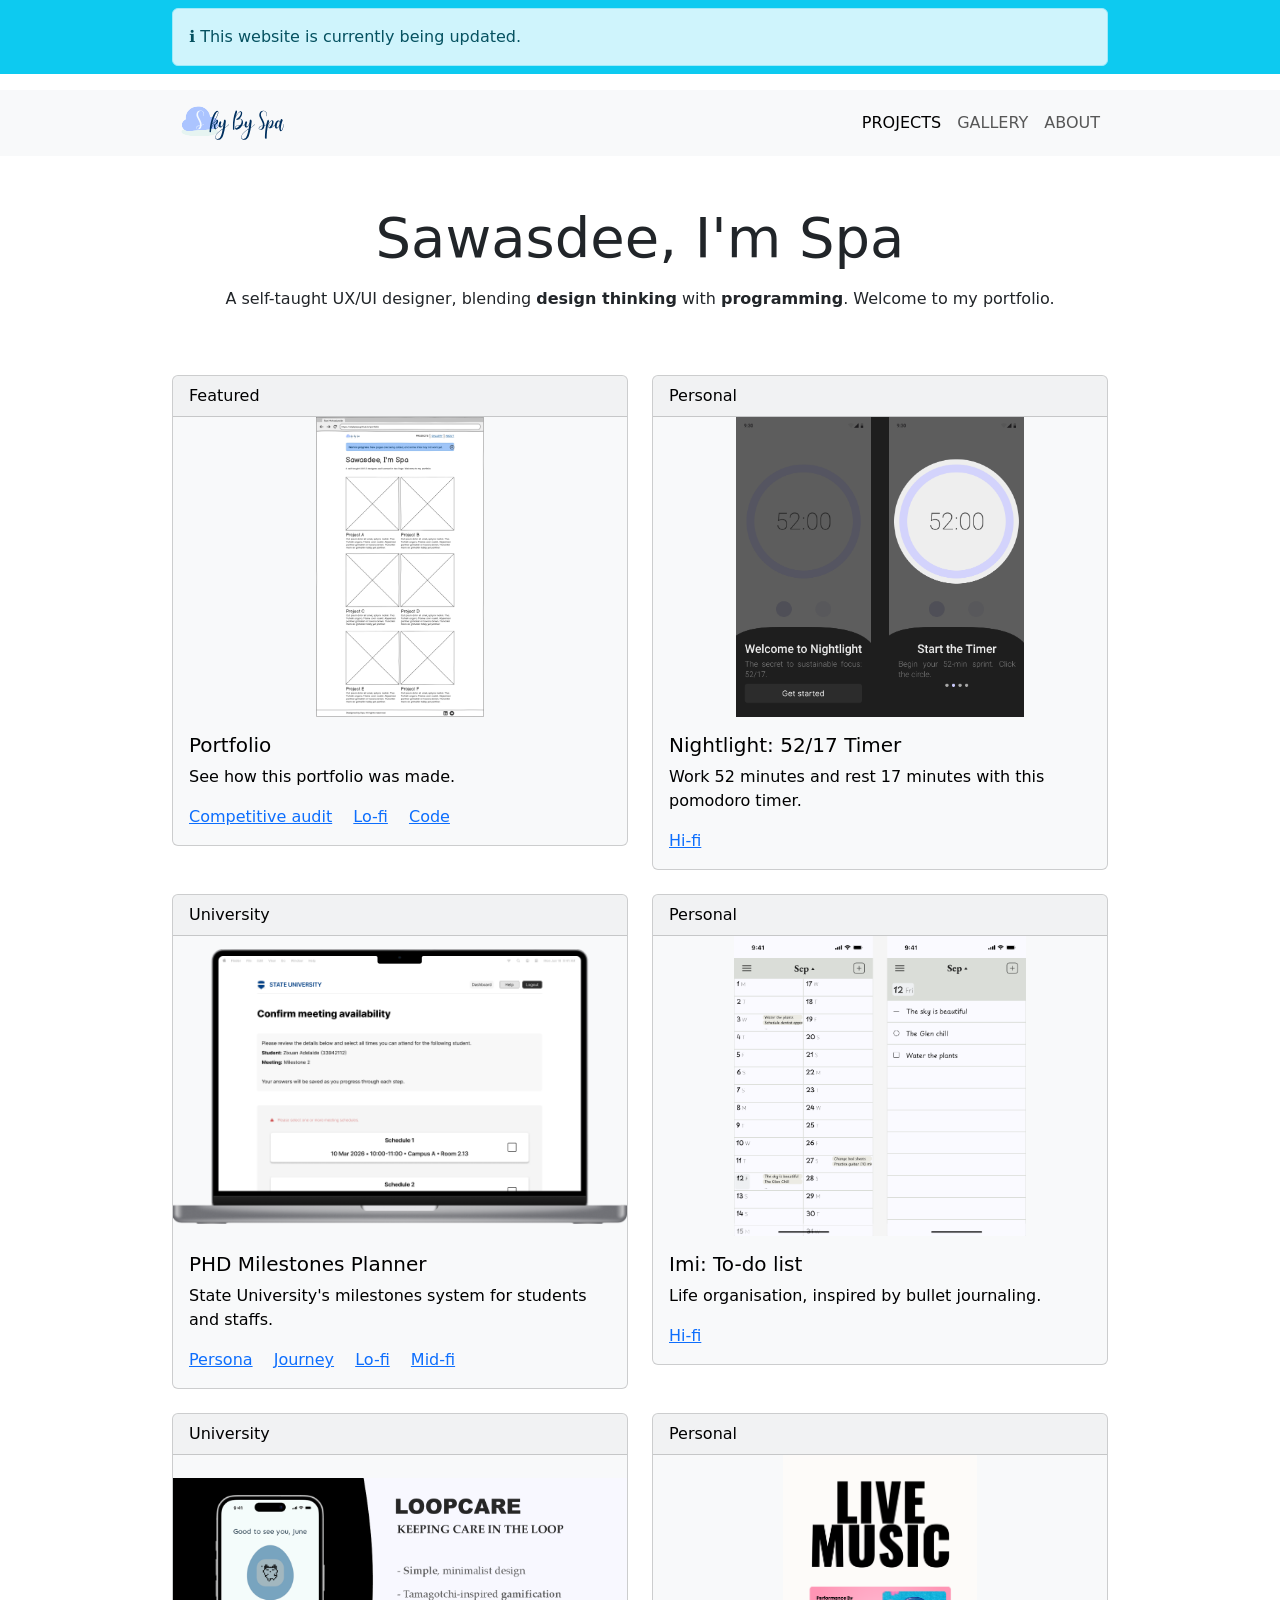
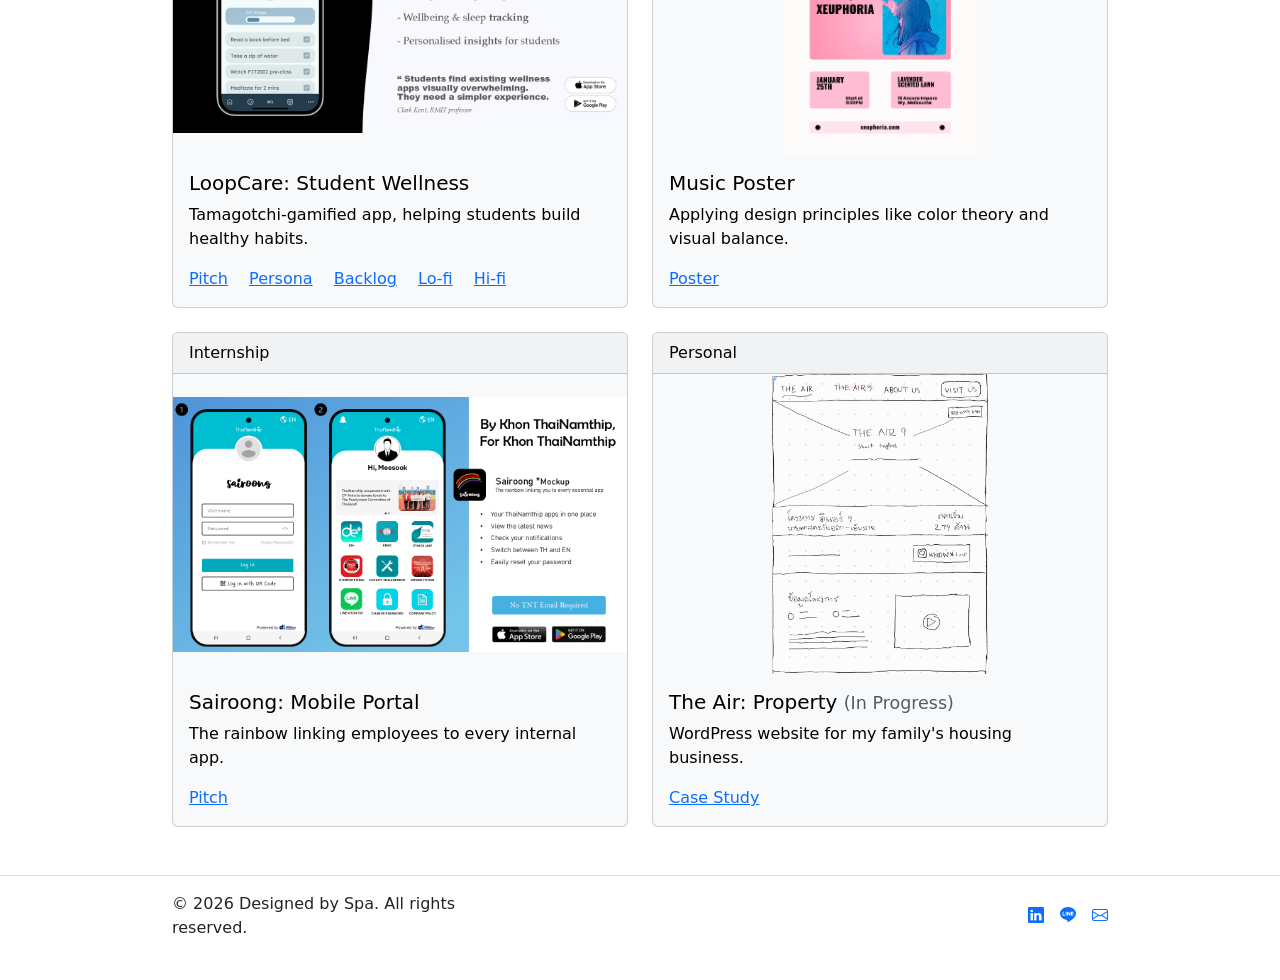
==== index.html @ 87340079 "First commit" ====
<!DOCTYPE html>
<html>

<head>
    <meta charset="utf-8">
    <meta name="viewport" content="width=device-width">
    <title>Spa Mahapiyasilp</title>
    <link rel="icon" type="image/svg+xml" href="images/favicon.svg">
    <link href="https://cdn.jsdelivr.net/npm/bootstrap@5.3.8/dist/css/bootstrap.min.css" rel="stylesheet" integrity="sha384-sRIl4kxILFvY47J16cr9ZwB07vP4J8+LH7qKQnuqkuIAvNWLzeN8tE5YBujZqJLB" crossorigin="anonymous">
    <link rel="stylesheet" href="https://cdn.jsdelivr.net/npm/bootstrap-icons@1.13.1/font/bootstrap-icons.min.css">
    <link href="styles.css" rel="stylesheet" type="text/css"/>
</head>

<body>
    <div class="bg-info py-2">
        <div class="container custom-container">
            <div class="row">
                <div class="col">
                    <div class="alert alert-info mb-0" role="alert">
                    ℹ️ This website is currently being updated.
                    </div>
                </div>
            </div>
        </div>
    </div>
    
    <nav class="navbar mt-3 navbar-expand-lg navbar-light bg-light mb-5">
        <div class="container custom-container">
            <a class="navbar-brand py-2" href="#">
                <img id="logo" src="images/logo.svg" alt="">
            </a>

            <button class="navbar-toggler" type="button" data-bs-toggle="collapse" data-bs-target="#navbarNav" aria-controls="navbarNav" aria-expanded="false" aria-label="Toggle navigation">
                <span class="navbar-toggler-icon"></span>
            </button>

            <div class="collapse navbar-collapse" id="navbarNav">
                <ul class="navbar-nav ms-auto">
                    <li class="nav-item">
                        <a class="nav-link active" aria-current="page" href="#">PROJECTS</a>
                    </li>
                    <li class="nav-item">
                        <a class="nav-link" href="#">GALLERY</a>
                    </li>
                    <li class="nav-item">
                        <a class="nav-link" href="#">ABOUT</a>
                    </li>
                </ul>
            </div>
        </div>   
        </nav>

    <div class="container custom-container">

        <div class="row">
            <div class="col mb-2">
                <h1 class="display-4 text-center"><b>Sawasdee, I'm Spa</b></h1>
            </div>
        </div>
        <div class="row">
            <div class="col mb-5">
                <p class="text-center">A self-taught UX/UI designer, blending <strong>design thinking</strong> with <strong>programming</strong>. Welcome to my portfolio.</h1>
            </div>
        </div>

        <div class="row">
            <div class="col-12 mb-4 col-lg-6">
                <div class="card text-bg-light">
                    <div class="card-header">
                        Featured
                    </div>
                    <img src="images/portfolio.png" class="card-img-top project-img" alt="#"/>
                    <div class="card-body">
                        <h5 class="card-title">Portfolio</h5>
                        <p class="card-text">See how this portfolio was made.</p>
                        <a href="https://drive.google.com/file/d/1-R0sI3fFzG-8sr1AQSdryZ8borljw1CB/view?usp=sharing" class="card-link" target="_blank">Competitive audit</a>
                        <a href="https://balsamiq.cloud/sylaeke/p33rvz8" class="card-link" target="_blank">Lo-fi</a>
                        <a href="#" class="card-link" target="_blank">Code</a>
                    </div>
                </div>
            </div>
            <div class="col-12 mb-4 col-lg-6">
                <div class="card text-bg-light">
                    <div class="card-header">
                        Personal
                    </div>
                    <img src="images/nightlight-alt3.png" class="card-img-top project-img" alt="#"/>
                    <div class="card-body">
                        <h5 class="card-title">Nightlight: 52/17 Timer</h5>
                        <p class="card-text">Work 52 minutes and rest 17 minutes with this pomodoro timer.</p>
                        <a href="https://www.figma.com/proto/JzUOpNdJiwZ9tjZHOruB0D/Nightlight--Minimal-52-17-Pomodoro?node-id=142-3187&p=f&t=KRsNFLrUHKilhc7y-1&scaling=scale-down&content-scaling=fixed&page-id=124%3A1195&starting-point-node-id=142%3A3187&show-proto-sidebar=1" class="card-link" target="_blank">Hi-fi</a>
                    </div>
                </div>
            </div>
        </div> 

        <div class="row">
            <div class="col-12 mb-4 col-lg-6">
                <div class="card text-bg-light">
                    <div class="card-header">
                        University
                    </div>
                    <img src="images/phd-milestone-alt.png" class="card-img-top project-img" alt="#"/>
                    <div class="card-body">
                        <h5 class="card-title">PHD Milestones Planner</h5>
                        <p class="card-text">State University's milestones system for students and staffs.</p>
                        <a href="https://drive.google.com/file/d/1XCvgTC3WalcsbAUOZKyzK4UxYbUoM6Kv/view?usp=sharing" class="card-link" target="_blank">Persona</a>
                        <a href="https://miro.com/app/board/uXjVJRM1Edg=/?share_link_id=19774584782" class="card-link" target="_blank">Journey</a>
                        <a href="https://drive.google.com/file/d/1lmTTgeYbKZ5LKCc-9doPgc9xb-_BmM4i/view?usp=sharing" class="card-link" target="_blank">Lo-fi</a>
                        <a href="https://www.figma.com/proto/eAmOPZzlI1qCG7NSKZN1kP/FIT2001-SGRT-SYSTEM?node-id=207-3665&p=f&t=TjXrb0n8dDzzePPc-1&scaling=scale-down&content-scaling=fixed&page-id=174%3A3577&starting-point-node-id=207%3A3665&show-proto-sidebar=1" class="card-link" target="_blank">Mid-fi</a>
                    </div>
                </div>
            </div>
            <div class="col-12 mb-4 col-lg-6">
                <div class="card text-bg-light">
                    <div class="card-header">
                        Personal
                    </div>
                    <img src="images/imi.png" class="card-img-top project-img" alt="#"/>
                    <div class="card-body">
                        <h5 class="card-title">Imi: To-do list</h5>
                        <p class="card-text">Life organisation, inspired by bullet journaling.</p>
                        <a href="https://www.figma.com/proto/WnFlUsuNEVDoWyIQT3mNtV/Imi--I--Me---Minimal-To-Do-List?node-id=165-301&p=f&t=Beu8yI9jJxLBvA7b-1&scaling=scale-down&content-scaling=fixed&page-id=0%3A1&starting-point-node-id=165%3A301&show-proto-sidebar=1" class="card-link" target="_blank">Hi-fi</a>
                    </div>
                </div>
            </div>
        </div>

        <div class="row">
            <div class="col-12 mb-4 col-lg-6">
                <div class="card text-bg-light">
                    <div class="card-header">
                        University
                    </div>
                    <img src="images/loopcare.png" class="card-img-top project-img" alt="#"/>
                    <div class="card-body">
                        <h5 class="card-title">LoopCare: Student Wellness</h5>
                        <p class="card-text">Tamagotchi-gamified app, helping students build healthy habits.</p>
                        <a href="https://drive.google.com/file/d/1twonywJ3jJ2ajEFciBOA1leFkiJMlXWU/view?usp=sharing" class="card-link" target="_blank">Pitch</a>
                        <a href="https://drive.google.com/file/d/1cuPq7FKkvwPfIEpdsiy5CszcTQCrPKSN/view?usp=sharing" class="card-link" target="_blank">Persona</a>
                        <a href="https://drive.google.com/file/d/1QJcy3PiG_PT4VKcP9CLLPxcXk9dBsCb3/view?usp=sharing" class="card-link" target="_blank">Backlog</a>
                        <a href="https://drive.google.com/file/d/1btdtggGVdJg9kY3mYzruC2mFbWFHkiKf/view?usp=sharing" class="card-link" target="_blank">Lo-fi</a>
                        <a href="https://www.figma.com/proto/FsxxCGPreZQLFB2TDpgawO/LoopCare?node-id=282-887&p=f&t=296wf5Nlg5NQwLiG-1&scaling=scale-down&content-scaling=fixed&page-id=24%3A92&starting-point-node-id=282%3A887&show-proto-sidebar=1" class="card-link" target="_blank">Hi-fi</a>
                    </div>
                </div>
            </div>
            <div class="col-12 mb-4 col-lg-6">
                <div class="card text-bg-light">
                    <div class="card-header">
                        Personal
                    </div>
                    <img src="images/music-poster.png" class="card-img-top project-img" alt="#"/>
                    <div class="card-body">
                        <h5 class="card-title">Music Poster</h5>
                        <p class="card-text">Applying design principles like color theory and visual balance.</p>
                        <a href="https://drive.google.com/file/d/1dDYZ2EYeyQTcja8Bp7FmQvsDia5nchhg/view?usp=sharing" class="card-link" target="_blank">Poster</a>
                    </div>
                </div>
            </div>
        </div>

        <div class="row">
            <div class="col-12 mb-4 col-lg-6">
                <div class="card text-bg-light">
                    <div class="card-header">
                        Internship
                    </div>
                    <img src="images/sairoong.png" class="card-img-top project-img" alt="#"/>
                    <div class="card-body">
                        <h5 class="card-title">Sairoong: Mobile Portal</h5>
                        <p class="card-text">The rainbow linking employees to every internal app.</p>
                        <a href="https://drive.google.com/file/d/1G_J1uxvgYW2Eht5EX__S2AFrEhjdjBUr/view?usp=sharing" class="card-link" target="_blank">Pitch</a>     
                    </div>
                </div>
            </div>
            <div class="col-12 mb-4 col-lg-6">
                <div class="card text-bg-light">
                    <div class="card-header">
                        Personal
                    </div>
                    <img src="images/the-air-alt.png" class="card-img-top project-img" alt="#"/>
                    <div class="card-body">
                        <h5 class="card-title">The Air: Property <small class="text-muted">(In Progress)</small></h5>
                        <!-- <h5 class="card-title">The Air: Property <span class="badge bg-secondary ms-2 fs-6">(In Progress)</span></h5> -->
                        <p class="card-text">WordPress website for my family's housing business.</p>
                        <a href="https://drive.google.com/file/d/1de8W4UKszFzv6DMrcsYQBzcb_JTGYxIp/view?usp=sharing" class="card-link" target="_blank">Case Study</a>            
                    </div>
                </div>
            </div>
        </div>
    </div>

    <footer class="py-3 my-4 border-top">
        <div class="container custom-container d-flex flex-wrap justify-content-between align-items-center">
            <div class="d-flex col-md-4">
                © 2026 Designed by Spa. All rights reserved. 
            </div>

            <ul class="nav d-flex col-md-4 justify-content-end">
                <li class="ms-3">
                    <a href="https://www.linkedin.com/in/spa-mahapiyasilp/" target="_blank">
                        <i class="bi bi-linkedin"></i>
                    </a>
                </li>
                <li class="ms-3">
                    <a href="https://line.me/R/ti/p/might2915" target="_blank">
                        <i class="bi bi-line"></i>
                    </a>
                </li>
                <li class="ms-3">
                    <a href="mailto:spa.mahapiyasilp@gmail.com?subject=Let's%20Work%20Together&body=Hi%20Spa," target="_blank">
                        <i class="bi bi-envelope"></i>
                    </a>
                </li>
            </ul>
        </div>
    </footer>

    <script src="https://cdn.jsdelivr.net/npm/bootstrap@5.3.8/dist/js/bootstrap.bundle.min.js"></script>
    <script src="script.js"></script>
</body>

</html>
---- styles.css ----
@media (min-width: 992px) {
  .custom-container {
    max-width: 75%
  }
}

#logo {
  width: 120px;
  height: auto;
}

.card {
  max-height: 500px;
  overflow: hidden;
}

.project-img {
  width: 100%;
  height: 300px;
  object-fit: contain;
}
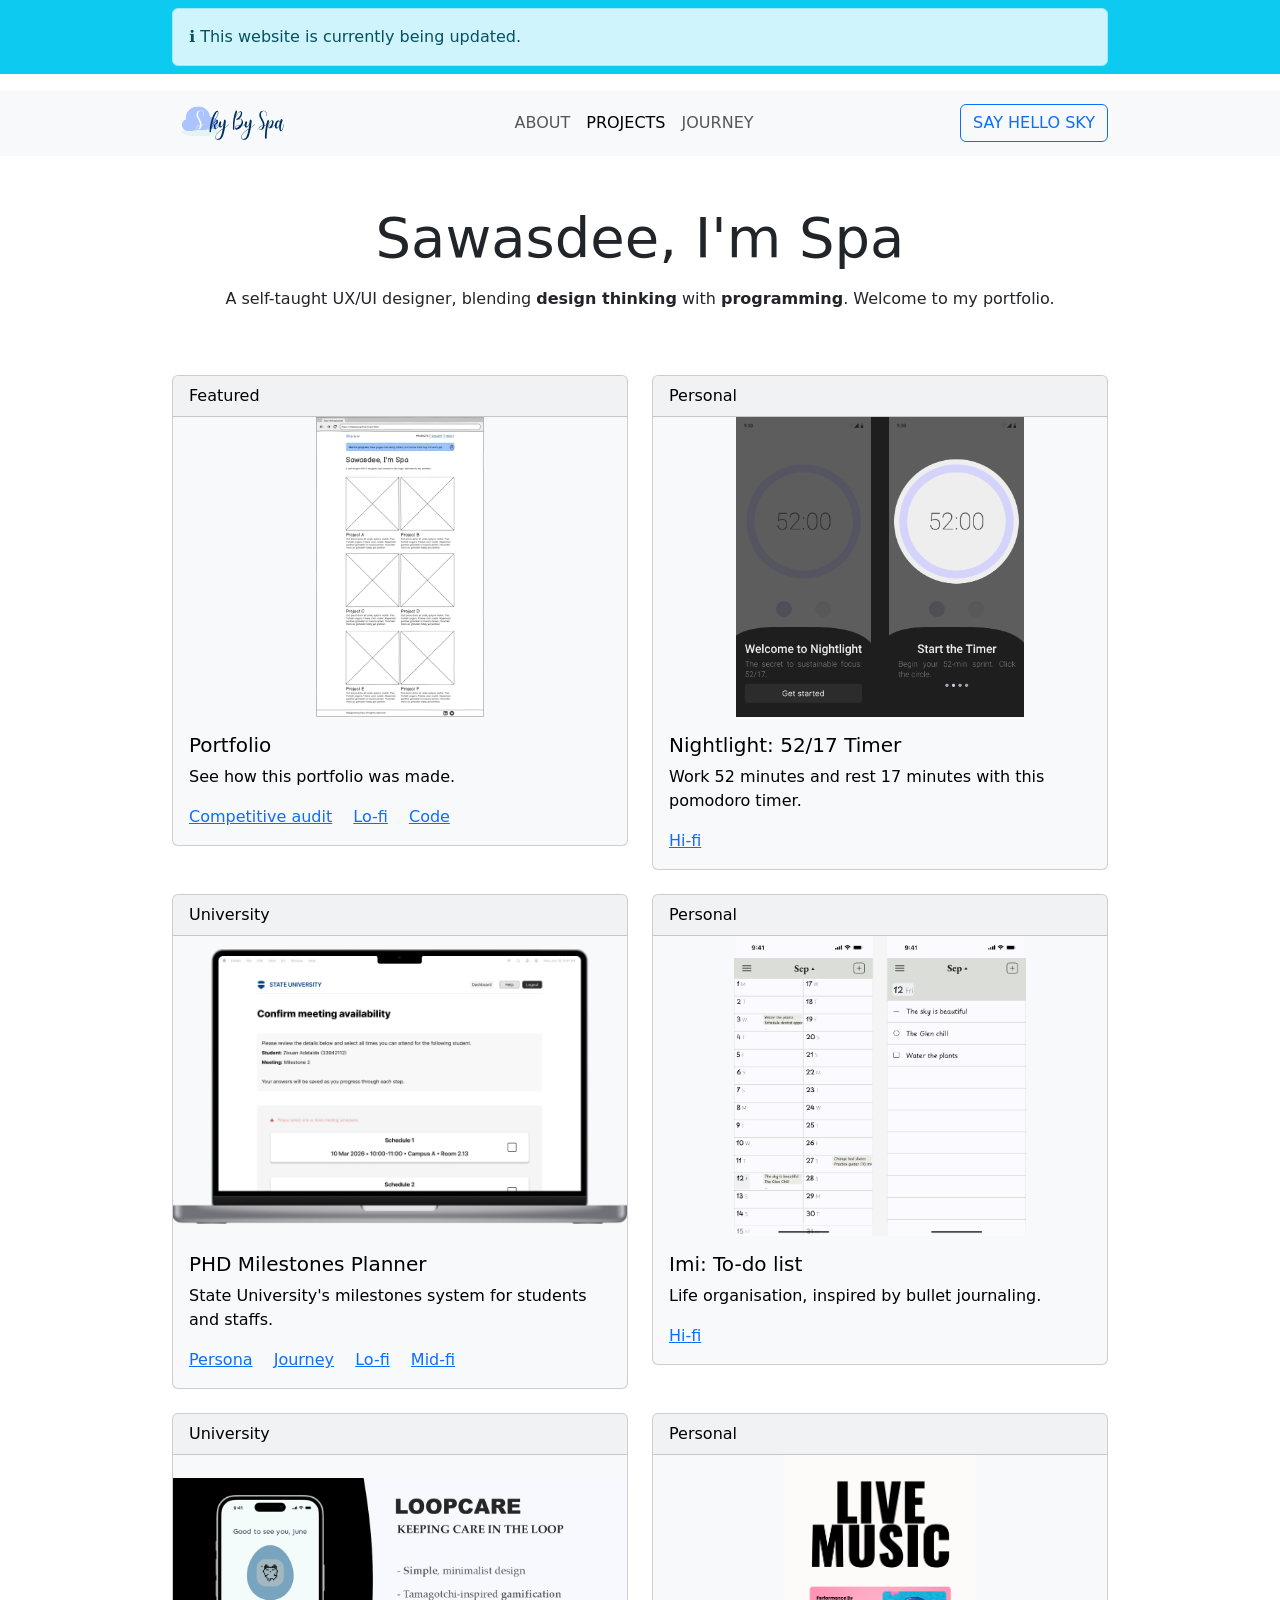
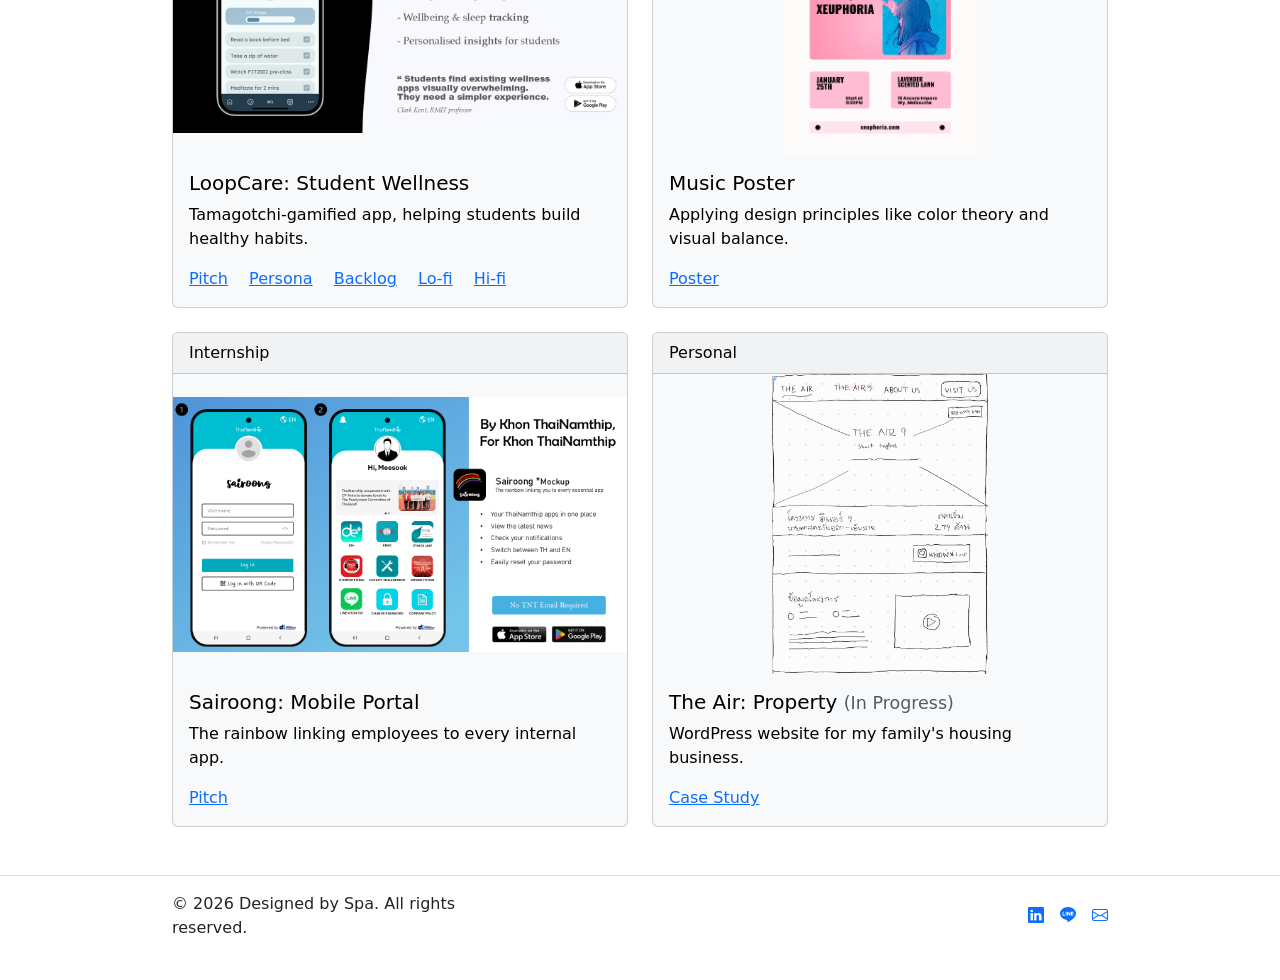
==== commit 1beb1431: "Modify navigation items and add CTA button" ====
--- a/index.html
+++ b/index.html
@@ -35,20 +35,24 @@
             </button>
 
             <div class="collapse navbar-collapse" id="navbarNav">
-                <ul class="navbar-nav ms-auto">
+                <ul class="navbar-nav mx-auto">
                     <li class="nav-item">
-                        <a class="nav-link active" aria-current="page" href="#">PROJECTS</a>
+                        <a class="nav-link" href="https://skybyspa.com/">ABOUT</a>
                     </li>
                     <li class="nav-item">
-                        <a class="nav-link" href="#">GALLERY</a>
+                        <a class="nav-link active" aria-current="page" href="https://skybyspa.github.io/portfolio/">PROJECTS</a>
                     </li>
                     <li class="nav-item">
-                        <a class="nav-link" href="#">ABOUT</a>
+                        <a class="nav-link" href="https://skybyspa.com/journey/">JOURNEY</a>
                     </li>
                 </ul>
+
+                <div>
+                    <a href="https://skybyspa.com/contact/" class="btn btn-outline-primary">SAY HELLO SKY</a>
+                </div>
             </div>
         </div>   
-        </nav>
+    </nav>
 
     <div class="container custom-container">
 
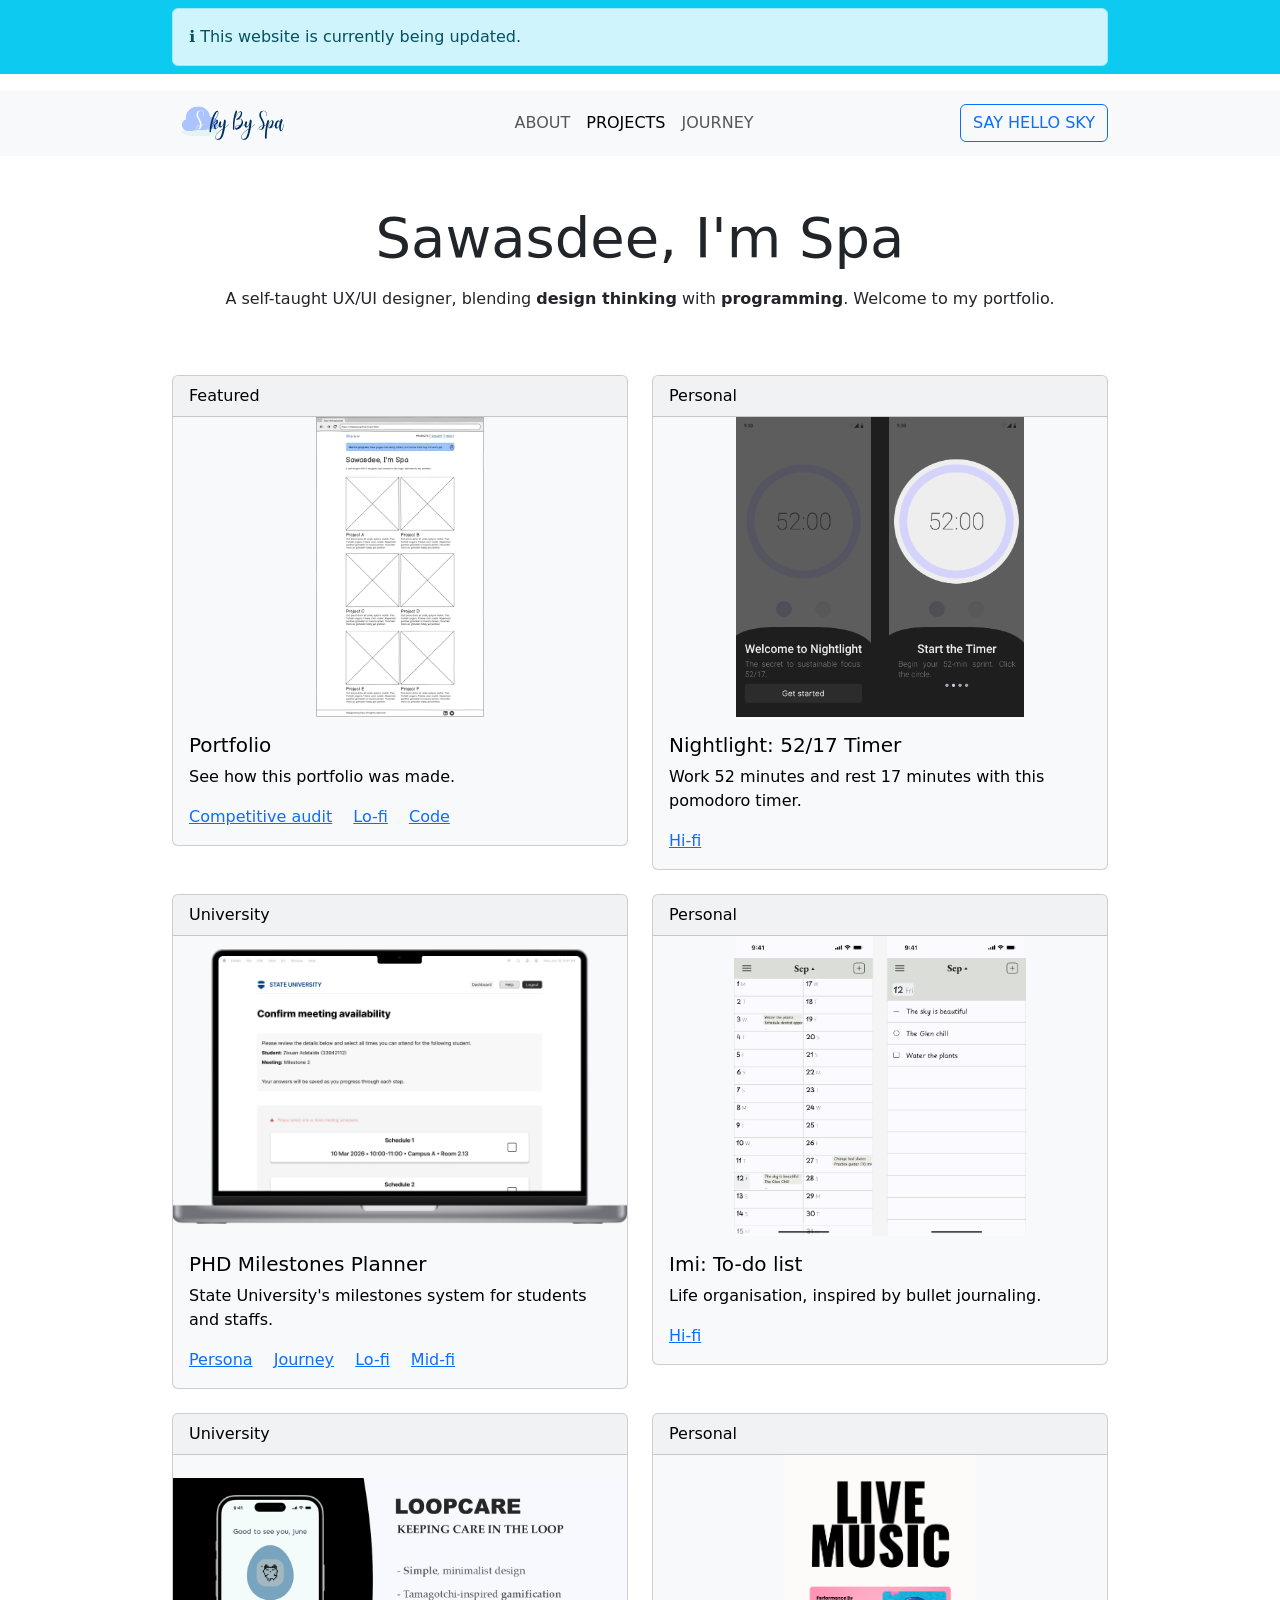
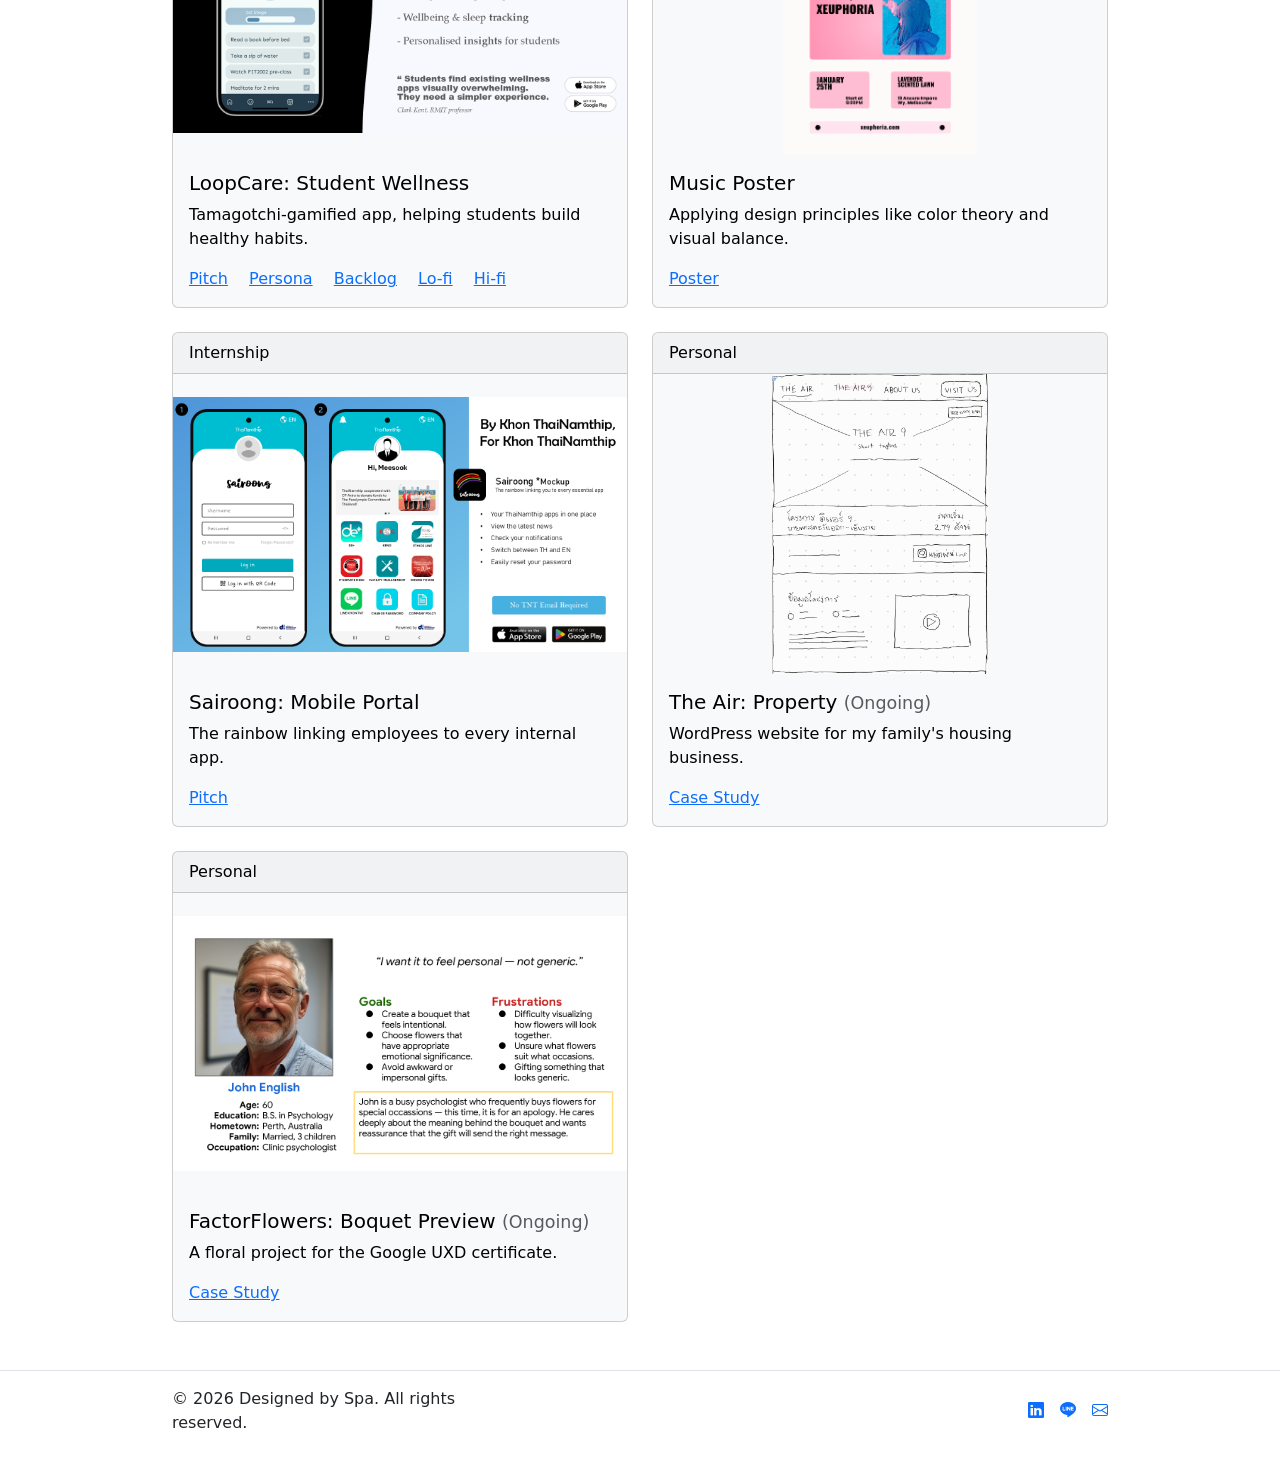
==== commit 9ec9379b: "Add a new Google UXD case study" ====
--- a/index.html
+++ b/index.html
@@ -79,7 +79,7 @@
                         <p class="card-text">See how this portfolio was made.</p>
                         <a href="https://drive.google.com/file/d/1-R0sI3fFzG-8sr1AQSdryZ8borljw1CB/view?usp=sharing" class="card-link" target="_blank">Competitive audit</a>
                         <a href="https://balsamiq.cloud/sylaeke/p33rvz8" class="card-link" target="_blank">Lo-fi</a>
-                        <a href="#" class="card-link" target="_blank">Code</a>
+                        <a href="https://github.com/skybyspa/portfolio" class="card-link" target="_blank">Code</a>
                     </div>
                 </div>
             </div>
@@ -184,12 +184,31 @@
                     </div>
                     <img src="images/the-air-alt.png" class="card-img-top project-img" alt="#"/>
                     <div class="card-body">
-                        <h5 class="card-title">The Air: Property <small class="text-muted">(In Progress)</small></h5>
+                        <h5 class="card-title">The Air: Property <small class="text-muted">(Ongoing)</small></h5>
                         <!-- <h5 class="card-title">The Air: Property <span class="badge bg-secondary ms-2 fs-6">(In Progress)</span></h5> -->
                         <p class="card-text">WordPress website for my family's housing business.</p>
                         <a href="https://drive.google.com/file/d/1de8W4UKszFzv6DMrcsYQBzcb_JTGYxIp/view?usp=sharing" class="card-link" target="_blank">Case Study</a>            
                     </div>
                 </div>
+            </div>
+        </div>
+
+        <div class="row">
+            <div class="col-12 mb-4 col-lg-6">
+                <div class="card text-bg-light">
+                    <div class="card-header">
+                        Personal
+                    </div>
+                    <img src="images/factorflowers-persona.png" class="card-img-top project-img" alt="#"/>
+                    <div class="card-body">
+                        <h5 class="card-title">FactorFlowers: Boquet Preview <small class="text-muted">(Ongoing)</small></h5>
+                        <!-- <h5 class="card-title">The Air: Property <span class="badge bg-secondary ms-2 fs-6">(In Progress)</span></h5> -->
+                        <p class="card-text">A floral project for the Google UXD certificate.</p>
+                        <a href="files/FactorFlowers - A Google UXD Project.pptx" class="card-link" target="_blank">Case Study</a>            
+                    </div>
+                </div>
+            </div>
+            <div class="col-12 mb-4 col-lg-6">
             </div>
         </div>
     </div>
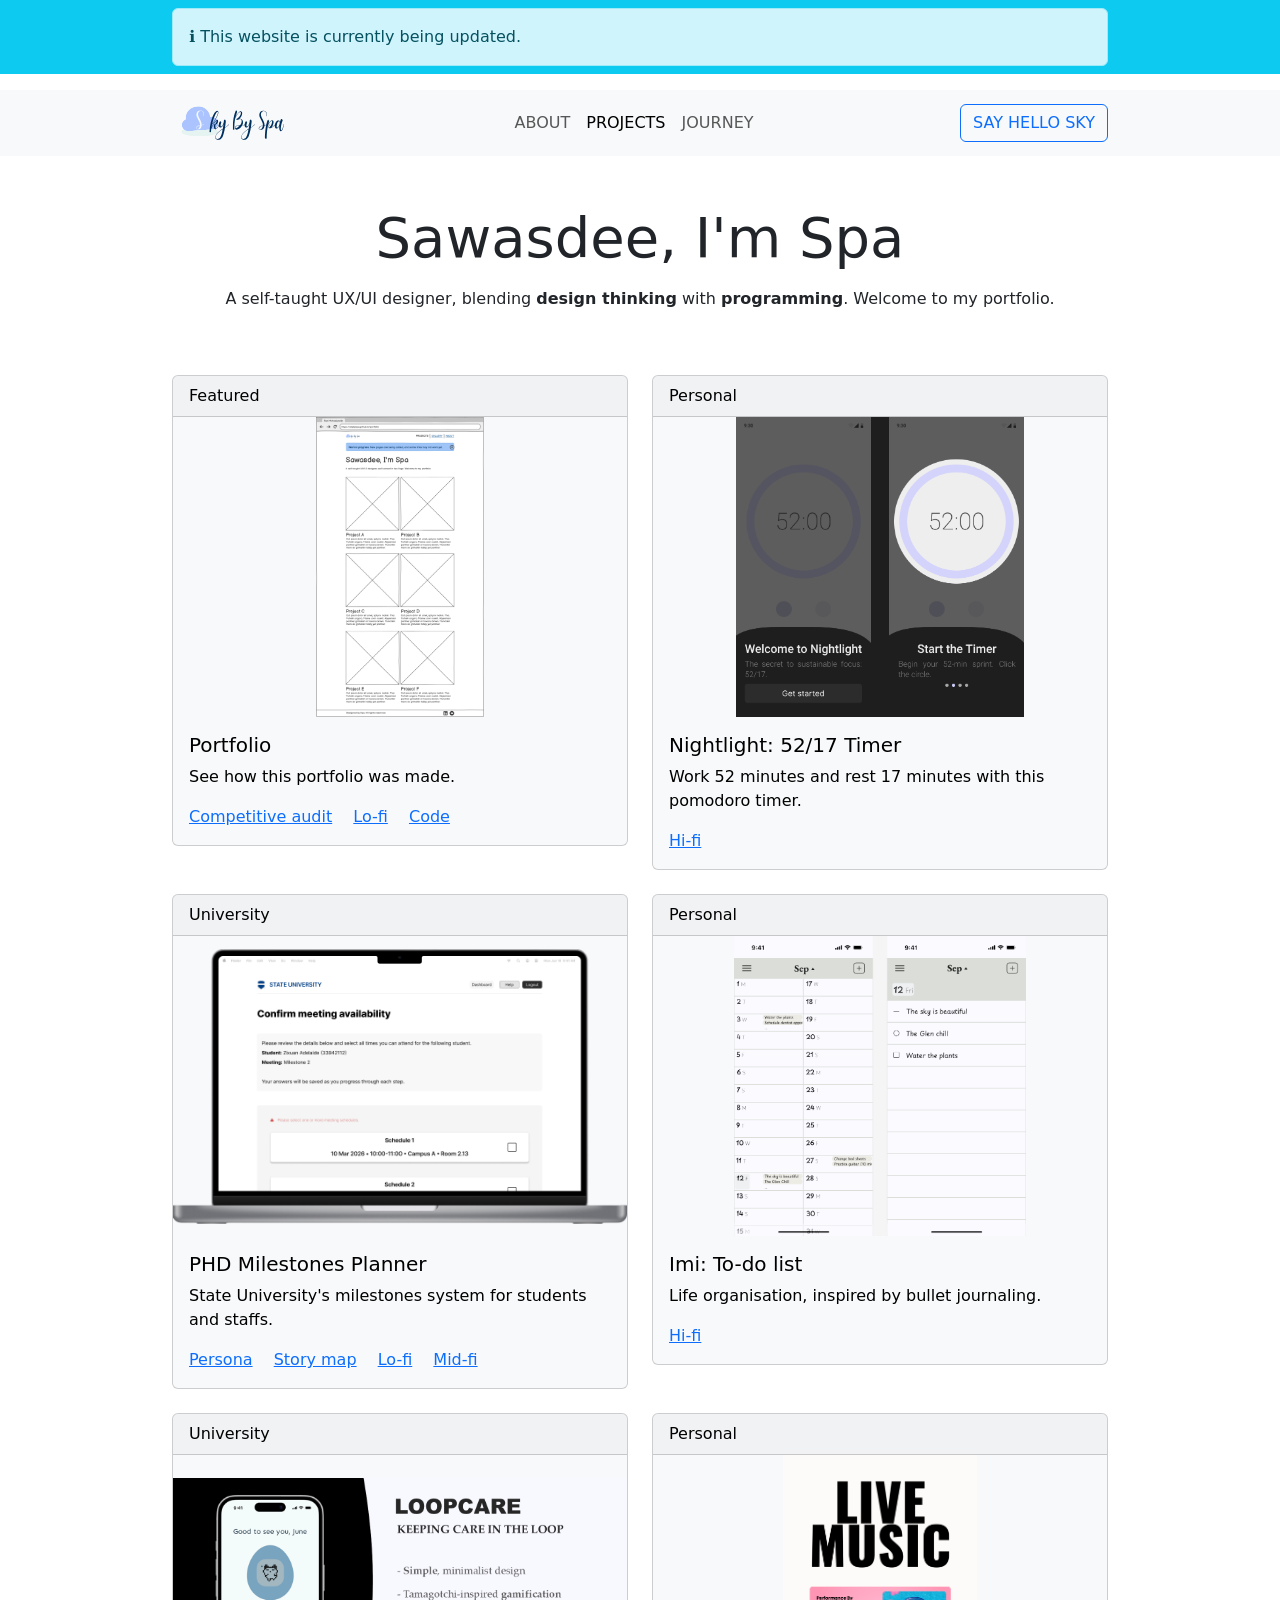
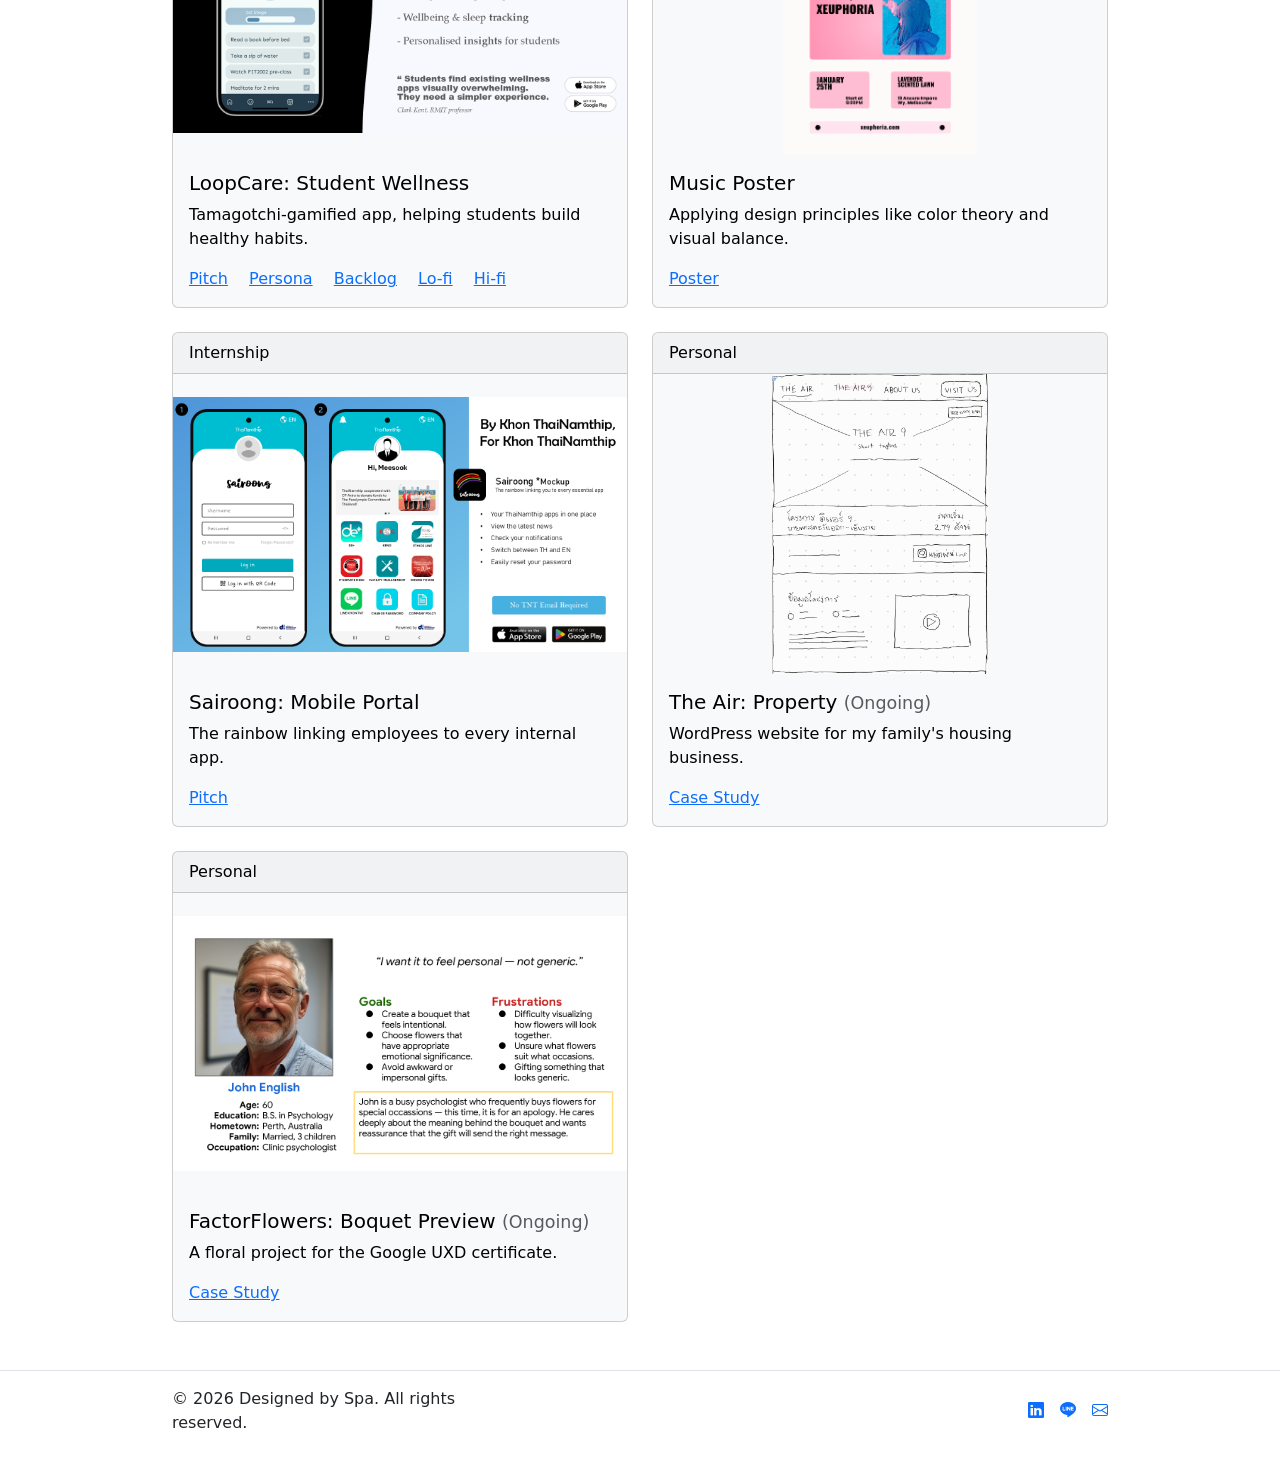
==== commit f99d333a: "Change terminology from journey to story map for PHD Milestones Planner project" ====
--- a/index.html
+++ b/index.html
@@ -109,7 +109,7 @@
                         <h5 class="card-title">PHD Milestones Planner</h5>
                         <p class="card-text">State University's milestones system for students and staffs.</p>
                         <a href="https://drive.google.com/file/d/1XCvgTC3WalcsbAUOZKyzK4UxYbUoM6Kv/view?usp=sharing" class="card-link" target="_blank">Persona</a>
-                        <a href="https://miro.com/app/board/uXjVJRM1Edg=/?share_link_id=19774584782" class="card-link" target="_blank">Journey</a>
+                        <a href="https://miro.com/app/board/uXjVJRM1Edg=/?share_link_id=19774584782" class="card-link" target="_blank">Story map</a>
                         <a href="https://drive.google.com/file/d/1lmTTgeYbKZ5LKCc-9doPgc9xb-_BmM4i/view?usp=sharing" class="card-link" target="_blank">Lo-fi</a>
                         <a href="https://www.figma.com/proto/eAmOPZzlI1qCG7NSKZN1kP/FIT2001-SGRT-SYSTEM?node-id=207-3665&p=f&t=TjXrb0n8dDzzePPc-1&scaling=scale-down&content-scaling=fixed&page-id=174%3A3577&starting-point-node-id=207%3A3665&show-proto-sidebar=1" class="card-link" target="_blank">Mid-fi</a>
                     </div>
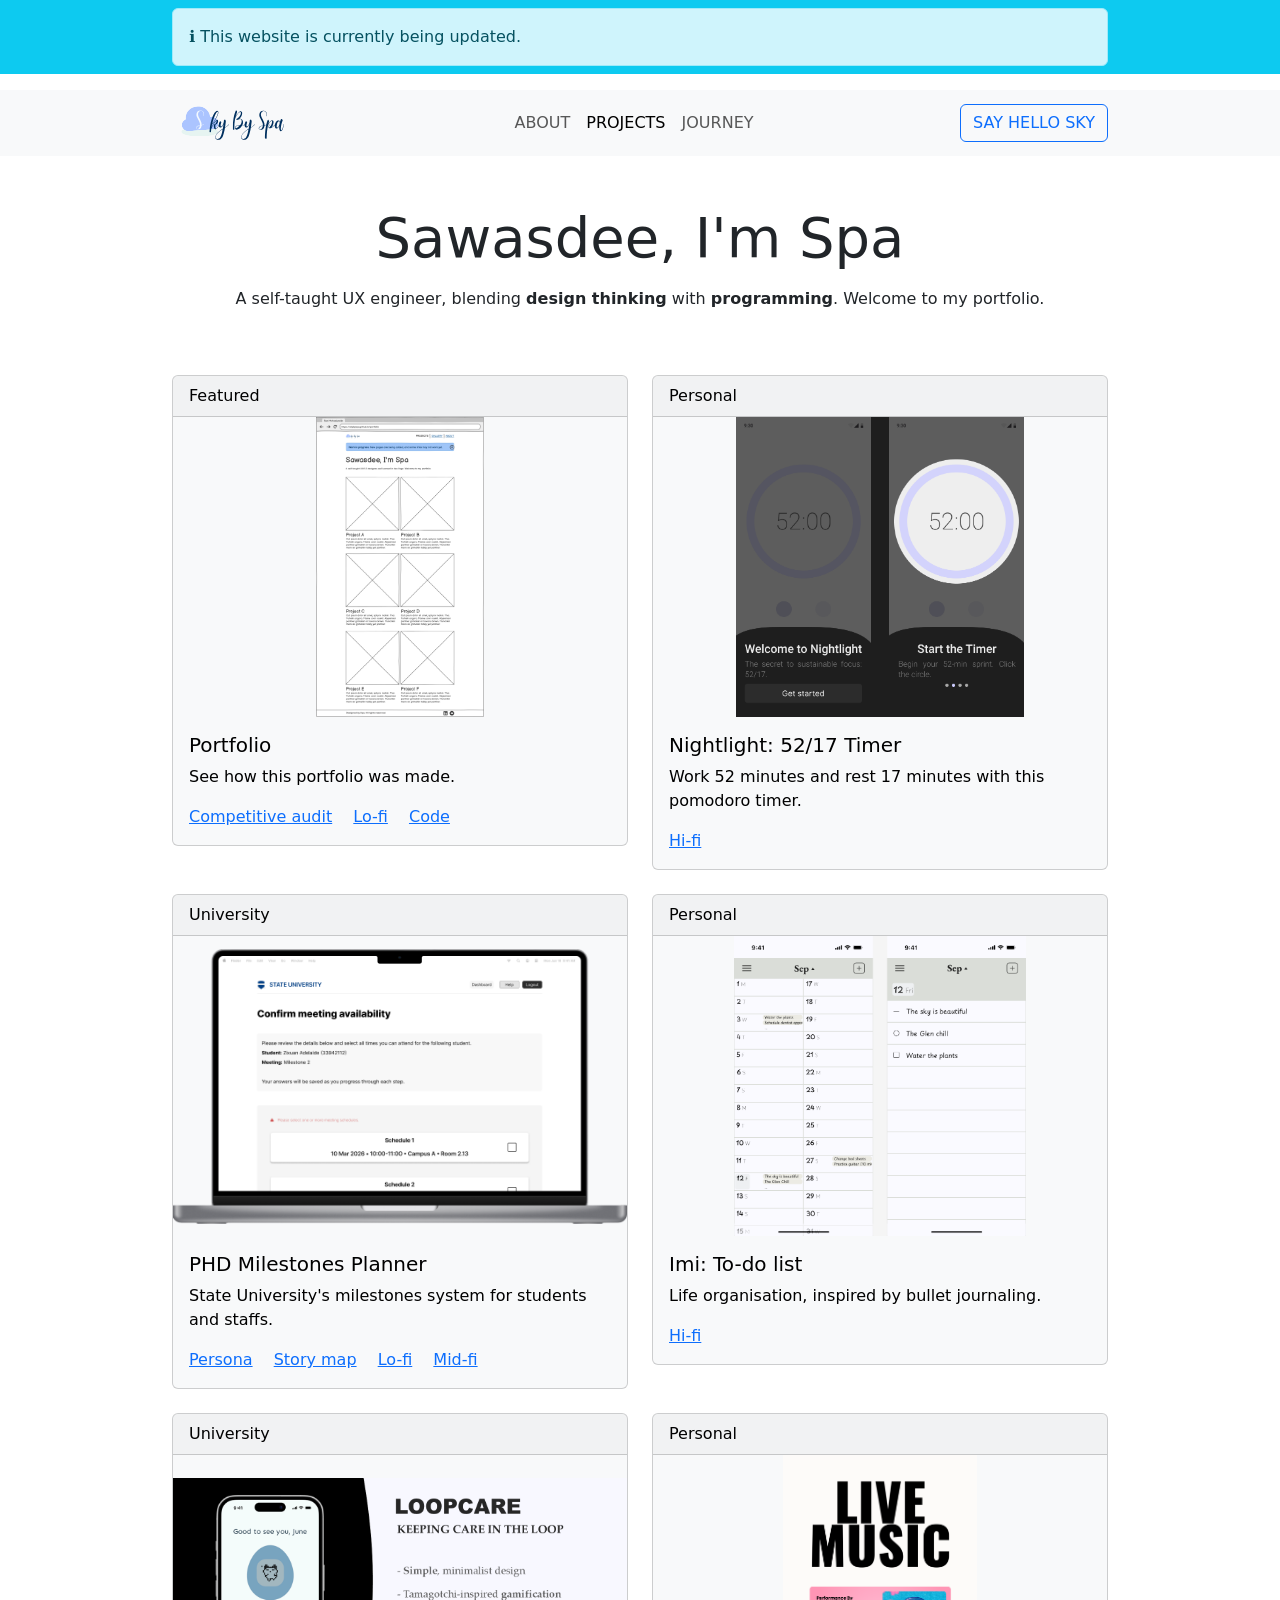
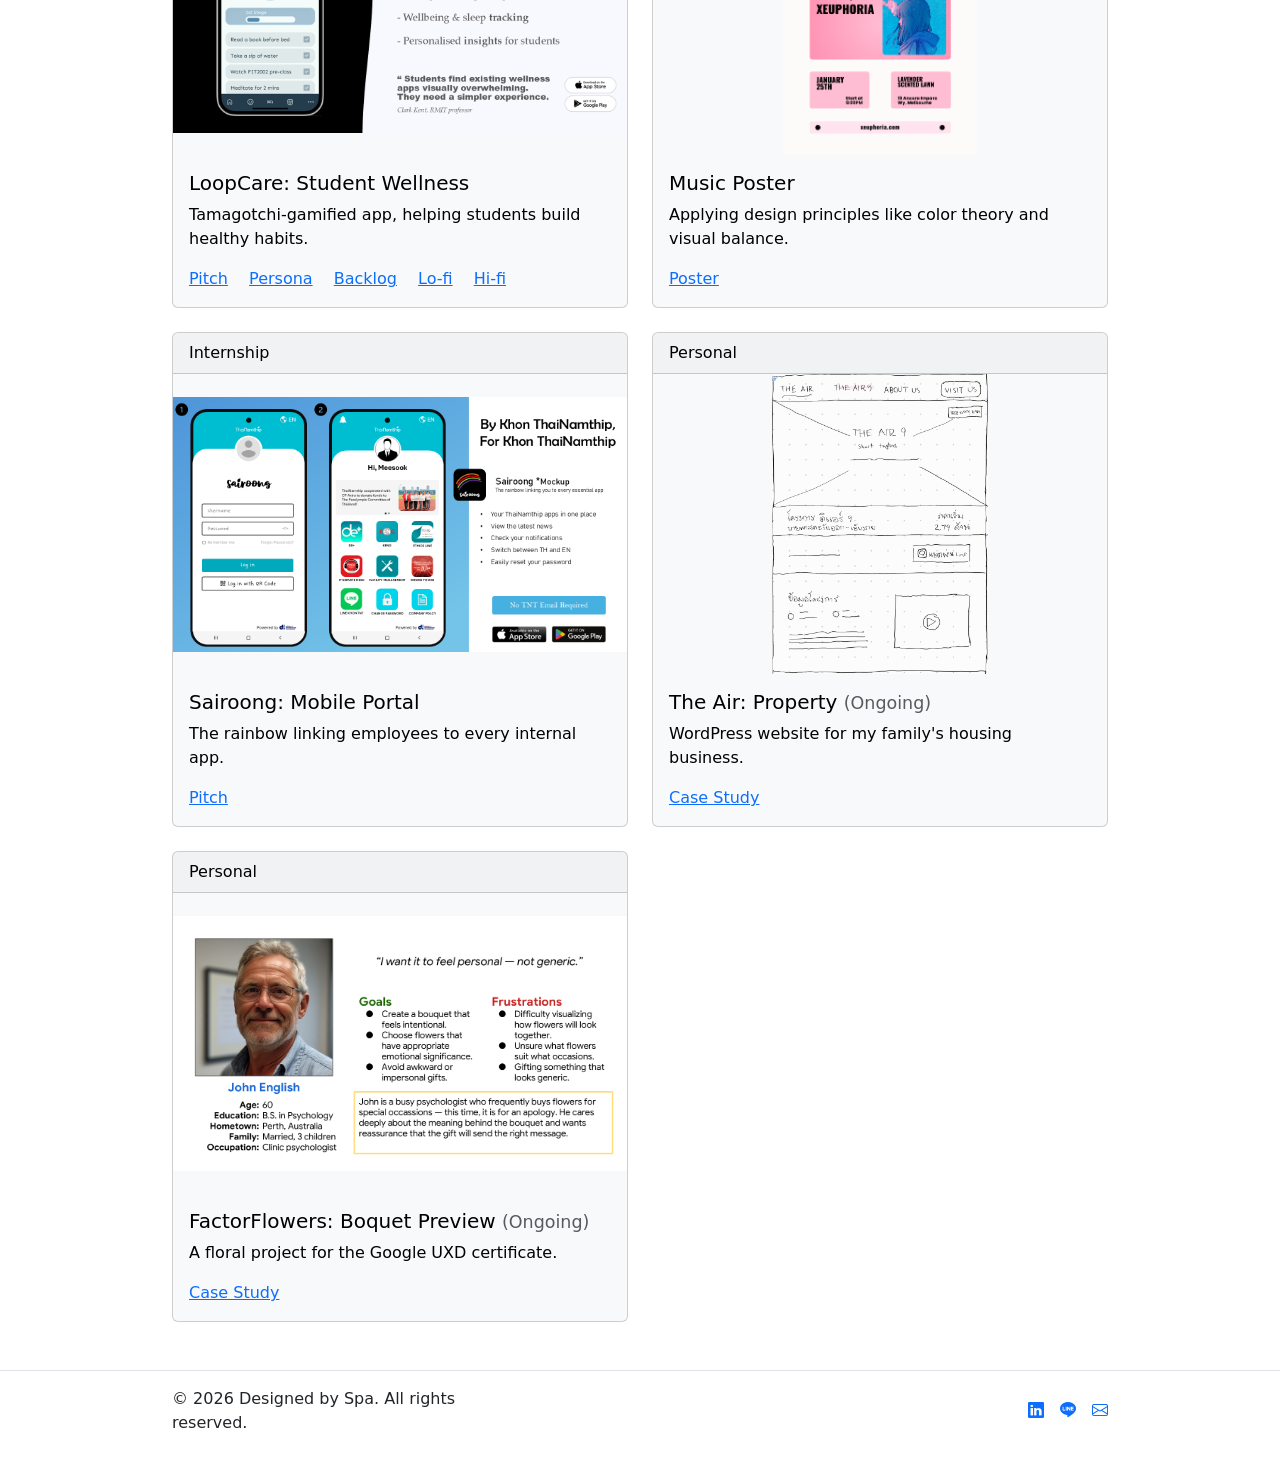
==== commit 1d1ee7c1: "Modify bio from UX/UI designer to UX engineer" ====
--- a/index.html
+++ b/index.html
@@ -63,7 +63,7 @@
         </div>
         <div class="row">
             <div class="col mb-5">
-                <p class="text-center">A self-taught UX/UI designer, blending <strong>design thinking</strong> with <strong>programming</strong>. Welcome to my portfolio.</h1>
+                <p class="text-center">A self-taught UX engineer, blending <strong>design thinking</strong> with <strong>programming</strong>. Welcome to my portfolio.</h1>
             </div>
         </div>
 
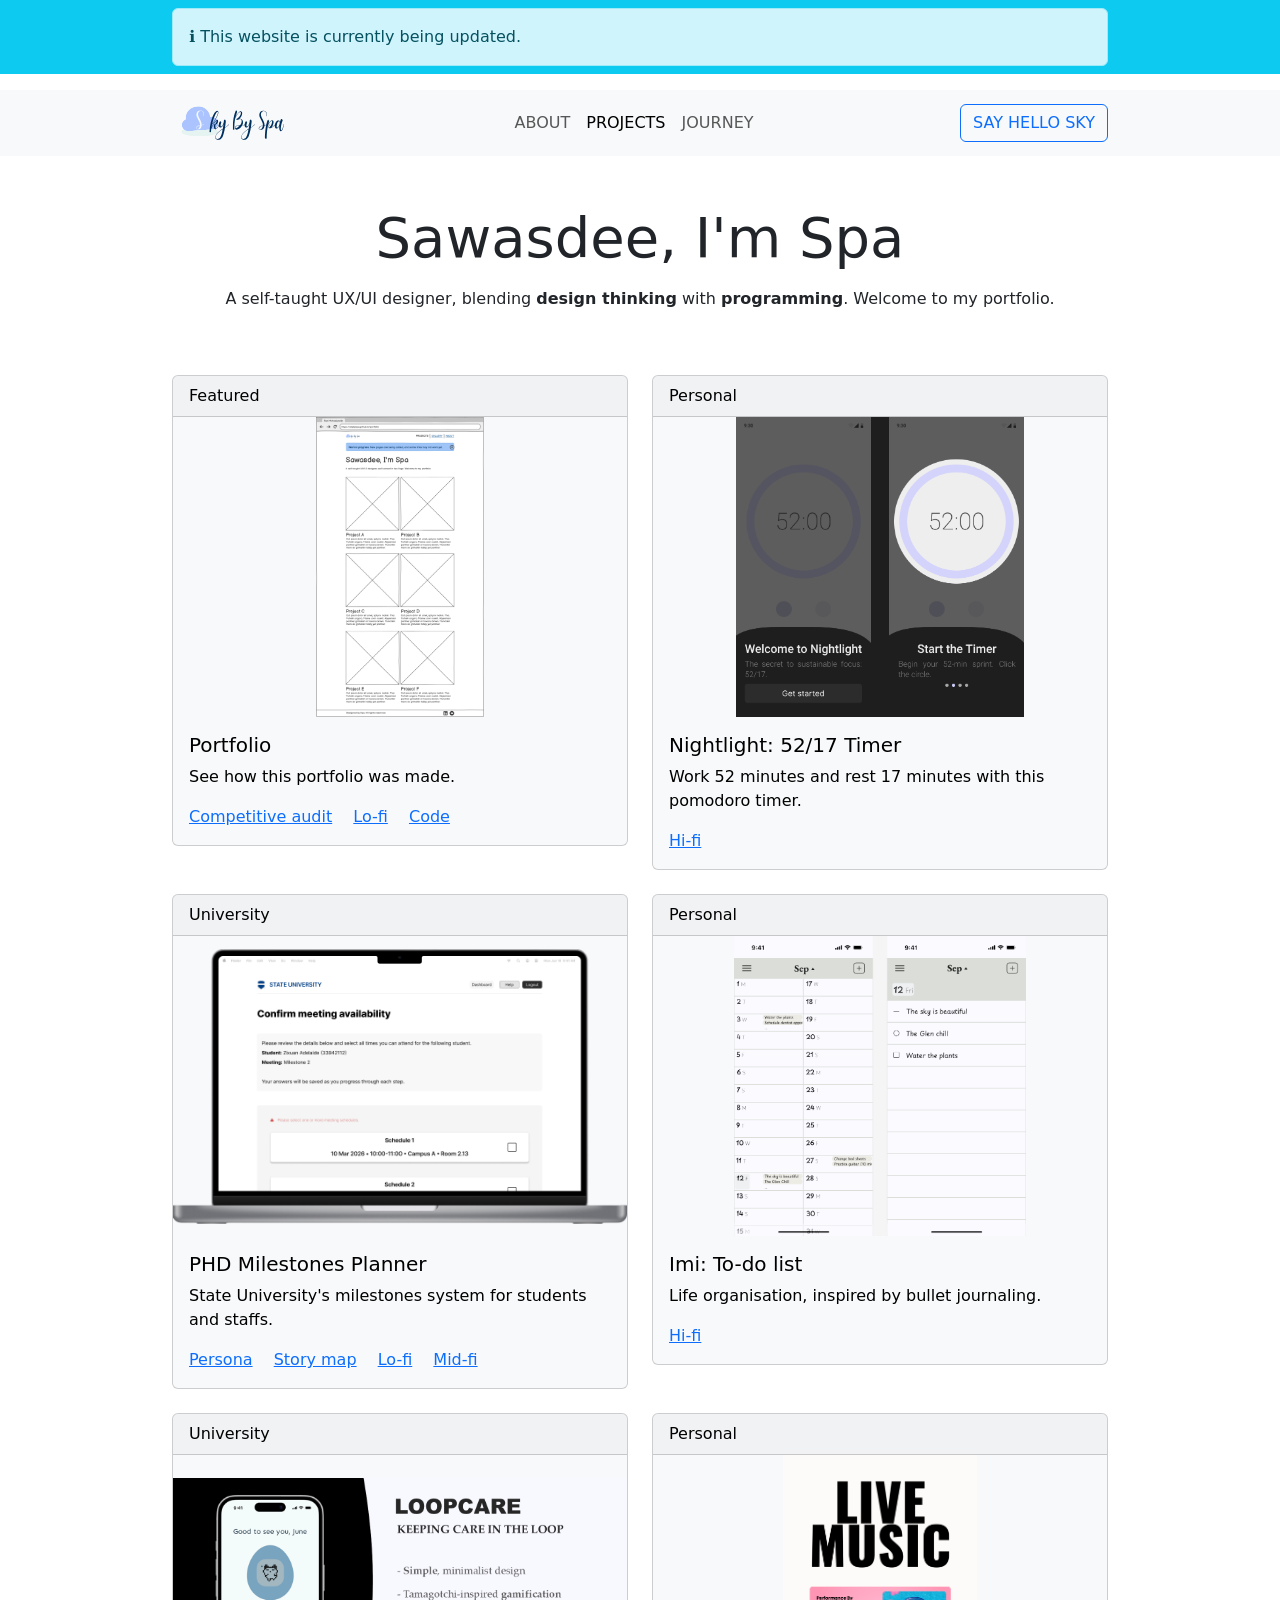
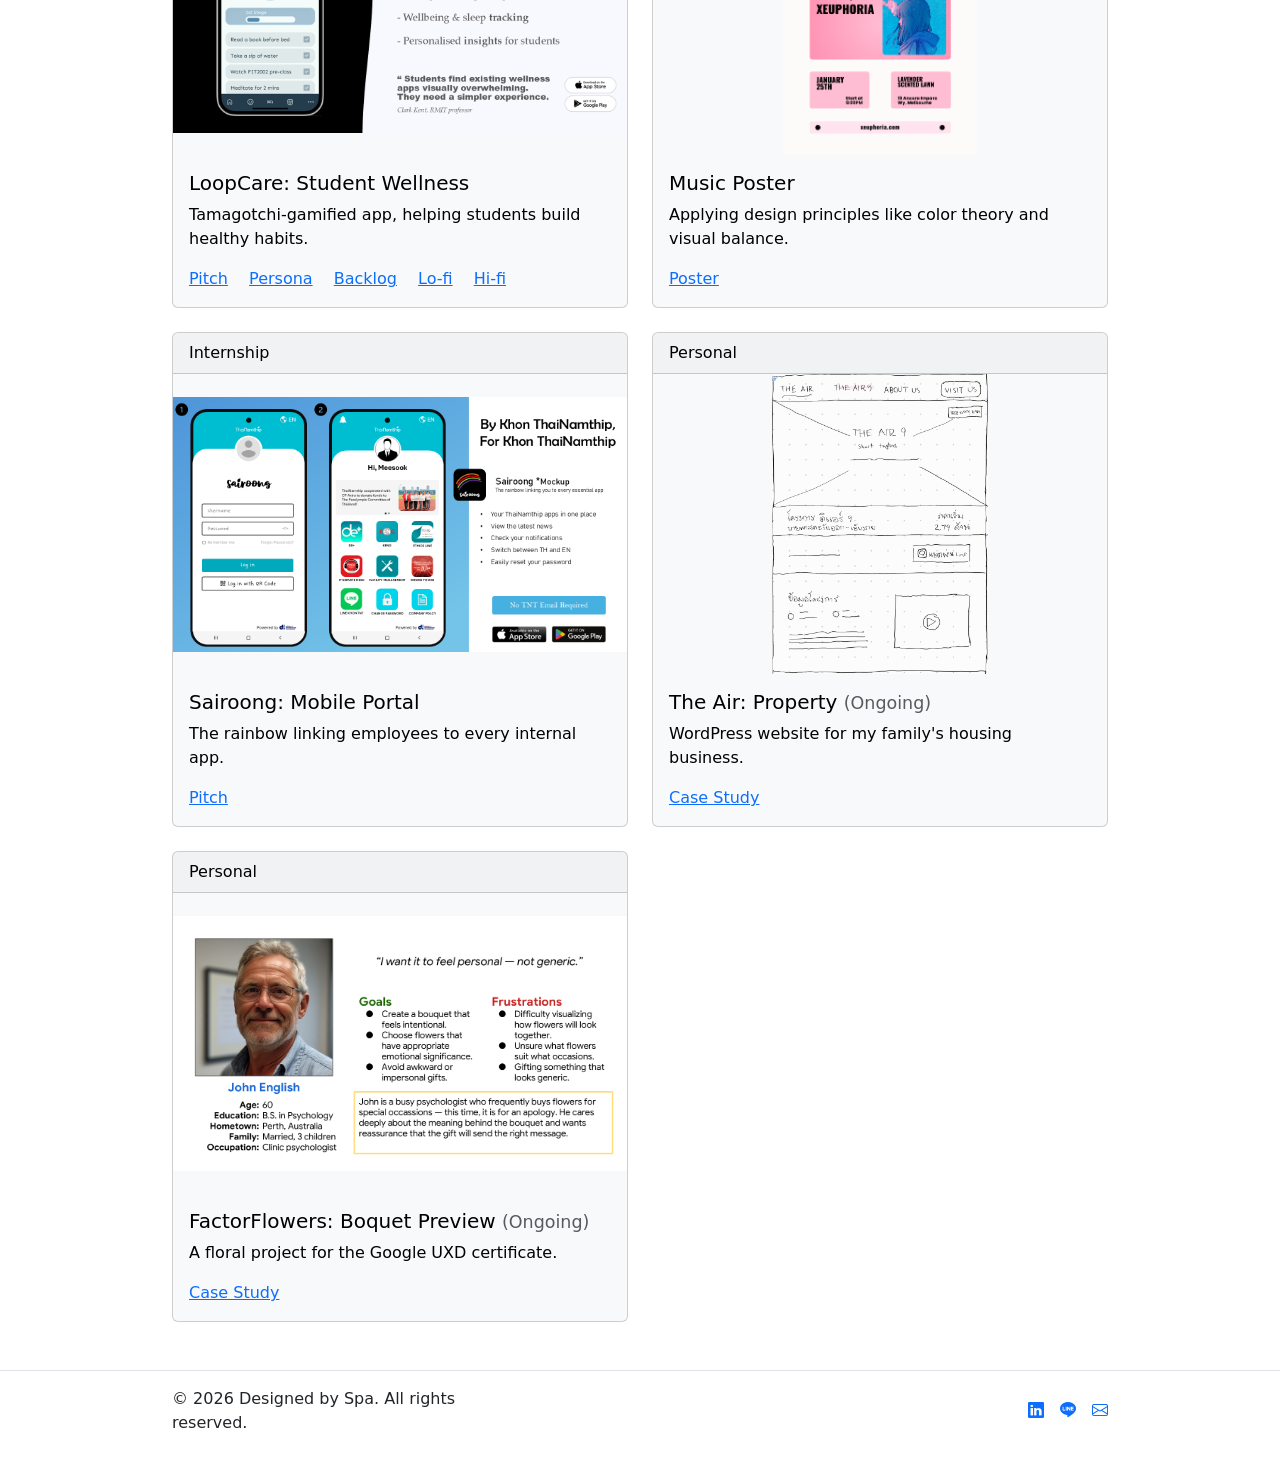
==== commit 22ed9a4d: "Update low fi link for Portfolio project" ====
--- a/index.html
+++ b/index.html
@@ -63,7 +63,7 @@
         </div>
         <div class="row">
             <div class="col mb-5">
-                <p class="text-center">A self-taught UX engineer, blending <strong>design thinking</strong> with <strong>programming</strong>. Welcome to my portfolio.</h1>
+                <p class="text-center">A self-taught UX/UI designer, blending <strong>design thinking</strong> with <strong>programming</strong>. Welcome to my portfolio.</h1>
             </div>
         </div>
 
@@ -78,7 +78,7 @@
                         <h5 class="card-title">Portfolio</h5>
                         <p class="card-text">See how this portfolio was made.</p>
                         <a href="https://drive.google.com/file/d/1-R0sI3fFzG-8sr1AQSdryZ8borljw1CB/view?usp=sharing" class="card-link" target="_blank">Competitive audit</a>
-                        <a href="https://balsamiq.cloud/sylaeke/p33rvz8" class="card-link" target="_blank">Lo-fi</a>
+                        <a href="https://drive.google.com/file/d/1jaq0gzEg8oKcvJOAaMsvc3W-4gBpQMLX/view?usp=sharing" class="card-link" target="_blank">Lo-fi</a>
                         <a href="https://github.com/skybyspa/portfolio" class="card-link" target="_blank">Code</a>
                     </div>
                 </div>
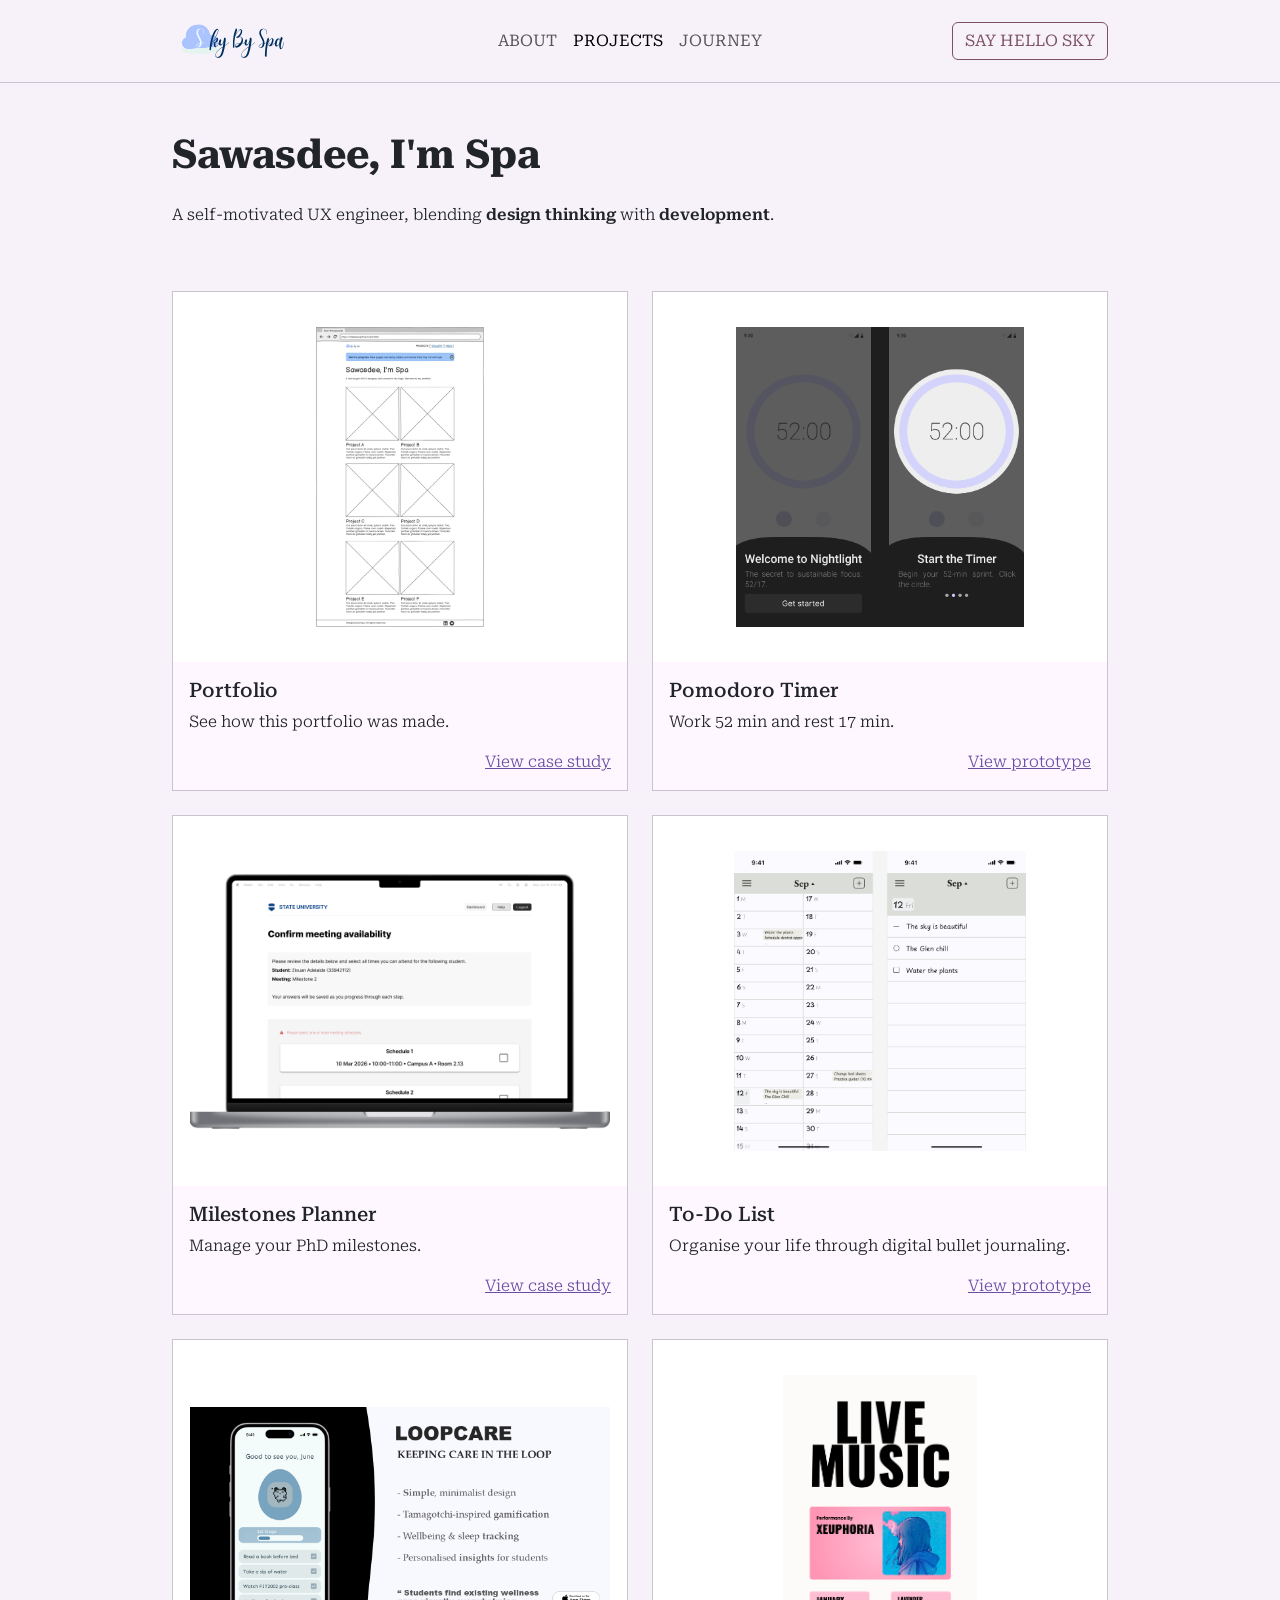
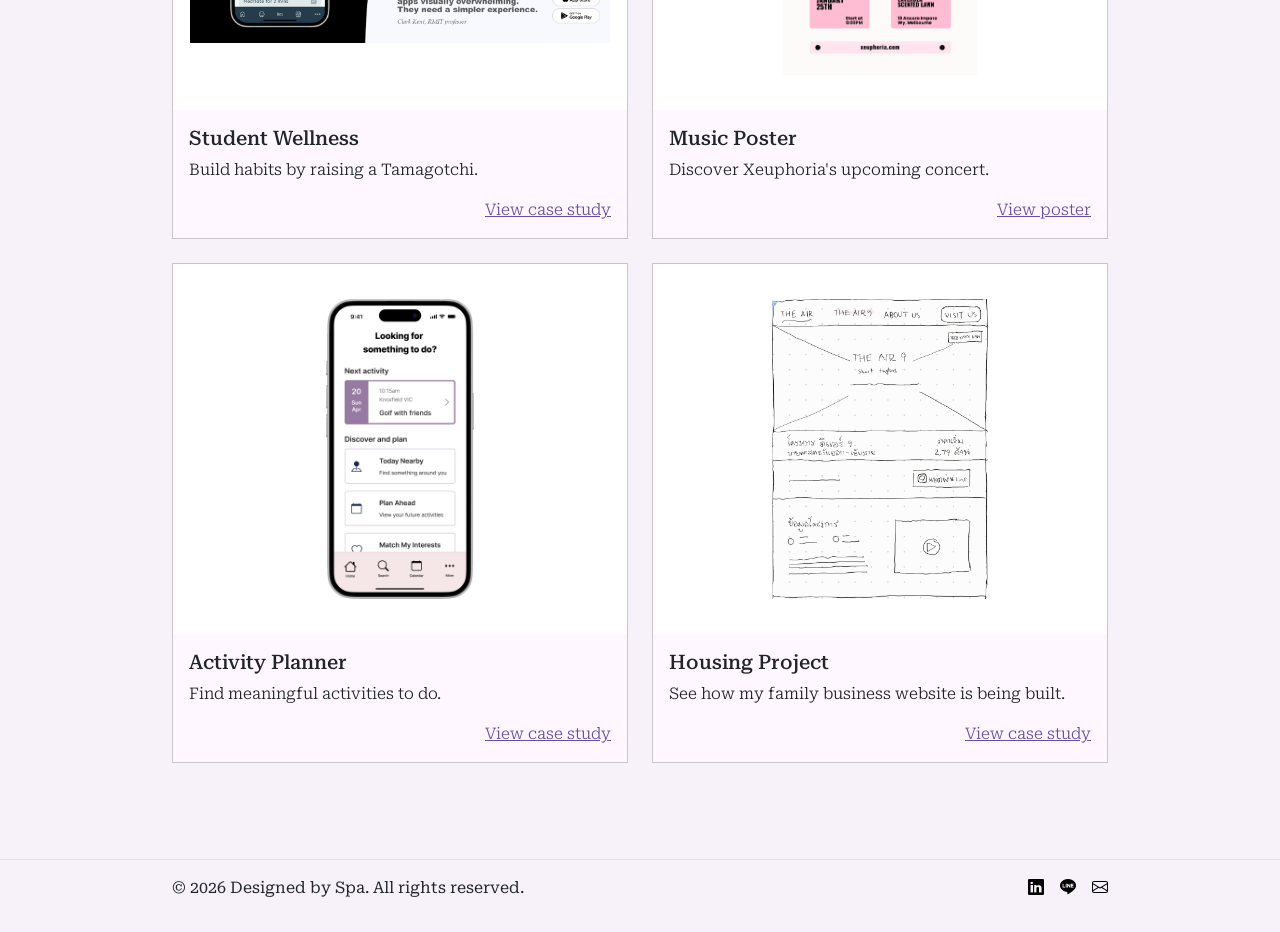
==== commit b86166e6: "Release Version 2 - View "What's New" in README.md for more details" ====
--- a/index.html
+++ b/index.html
@@ -4,29 +4,24 @@
 <head>
     <meta charset="utf-8">
     <meta name="viewport" content="width=device-width">
-    <title>Spa Mahapiyasilp</title>
+    <title>Portfolio</title>
     <link rel="icon" type="image/svg+xml" href="images/favicon.svg">
-    <link href="https://cdn.jsdelivr.net/npm/bootstrap@5.3.8/dist/css/bootstrap.min.css" rel="stylesheet" integrity="sha384-sRIl4kxILFvY47J16cr9ZwB07vP4J8+LH7qKQnuqkuIAvNWLzeN8tE5YBujZqJLB" crossorigin="anonymous">
-    <link rel="stylesheet" href="https://cdn.jsdelivr.net/npm/bootstrap-icons@1.13.1/font/bootstrap-icons.min.css">
-    <link href="styles.css" rel="stylesheet" type="text/css"/>
+    <!-- Use Google Font API to add Roboto Serif to match with the main WordPress website. -->
+    <link href="https://fonts.googleapis.com/css2?family=Roboto+Serif:wght@200;300;400;600;700;800&family=Poppins:wght@600&display=swap" rel="stylesheet">    <link rel="stylesheet" href="css/bootstrap.min.css">
+    <!-- Use downloaded compiled and minified CSS bundle. -->
+    <link rel="stylesheet" href="css/bootstrap.min.css">
+    <link rel="stylesheet" href="scss/custom.css">
+    <link rel="stylesheet" href="css/styles.css">
+    <!-- Use bootstrap icons-->
+    <link rel="stylesheet" href="https://cdn.jsdelivr.net/npm/bootstrap-icons@1.11.0/font/bootstrap-icons.css">
 </head>
 
-<body>
-    <div class="bg-info py-2">
+<body class="body">
+
+    <nav class="navbar navbar-expand-lg navbar-light mb-5 nav-border-custom py-3">
         <div class="container custom-container">
-            <div class="row">
-                <div class="col">
-                    <div class="alert alert-info mb-0" role="alert">
-                    ℹ️ This website is currently being updated.
-                    </div>
-                </div>
-            </div>
-        </div>
-    </div>
-    
-    <nav class="navbar mt-3 navbar-expand-lg navbar-light bg-light mb-5">
-        <div class="container custom-container">
-            <a class="navbar-brand py-2" href="#">
+            <!-- Site logo -->
+            <a class="navbar-brand py-2" href="https://skybyspa.com">
                 <img id="logo" src="images/logo.svg" alt="">
             </a>
 
@@ -34,6 +29,7 @@
                 <span class="navbar-toggler-icon"></span>
             </button>
 
+            <!-- Nav pills -->
             <div class="collapse navbar-collapse" id="navbarNav">
                 <ul class="navbar-nav mx-auto">
                     <li class="nav-item">
@@ -47,191 +43,172 @@
                     </li>
                 </ul>
 
+                <!-- CTA button -->
                 <div>
-                    <a href="https://skybyspa.com/contact/" class="btn btn-outline-primary">SAY HELLO SKY</a>
+                    <a href="https://skybyspa.com/contact/" class="btn">SAY HELLO SKY</a>
                 </div>
             </div>
         </div>   
     </nav>
 
-    <div class="container custom-container">
-
-        <div class="row">
-            <div class="col mb-2">
-                <h1 class="display-4 text-center"><b>Sawasdee, I'm Spa</b></h1>
+    <main class="pb-5 mb-5">
+        <div class="container custom-container">
+
+            <!-- Hero introduction -->
+            <div class="row">
+                <div class="col mb-3">
+                    <h1 class="fw-normal"><b>Sawasdee, I'm Spa</b></h1>
+                </div>
+            </div>
+            <div class="row">
+                <div class="col mb-5">
+                    <p class="fw-light">A self-motivated UX engineer, blending <strong class="fw-semibold">design thinking</strong> with <strong class="fw-semibold">development</strong>.</p>
+                </div>
+            </div>
+
+            <!-- Row 1 -->
+            <div class="row">
+                <div class="col-12 mb-4 col-lg-6">
+                    <div class="card rounded-0 border-1">
+                        <div class="img-wrapper">
+                            <img src="images/portfolio.png" class="project-img" alt="Wireframe of this portfolio."/>
+                        </div>
+                        <div class="card-body">
+                            <h5 class="card-title">Portfolio</h5>
+                            <p class="card-text fw-light">See how this portfolio was made.</p>
+                            <a href="case-studies/portfolio.html" class="card-link fw-light d-block text-end" target="">View case study</a> 
+                        </div>
+                    </div>
+                </div>
+
+                <div class="col-12 mb-4 col-lg-6">
+                    <div class="card rounded-0 border-1">
+                        <div class="img-wrapper">
+                            <img src="images/nightlight-alt3.png" class="project-img" alt="High fidelity prototype of a 52/17 pomodoro timer app"/>
+                        </div>
+                        <div class="card-body">
+                            <h5 class="card-title">Pomodoro Timer</h5>
+                            <p class="card-text fw-light">Work 52 min and rest 17 min.</p>
+                            <a href="case-studies/pomodoro-timer.html" class="card-link fw-light d-block text-end" target="">View prototype</a> 
+                        </div>
+                    </div>
+                </div>
+                
+            </div>
+
+            <!-- Row 2 -->
+            <div class="row">
+                <div class="col-12 mb-4 col-lg-6">
+                    <div class="card rounded-0 border-1">
+                        <div class="img-wrapper">
+                            <img src="images/phd-milestone-alt.png" class="project-img" alt="Wireframe a PhD milestones management system for students, supervisors, and admins."/>
+                        </div>
+                        <div class="card-body">
+                            <h5 class="card-title">Milestones Planner</h5>
+                            <p class="card-text fw-light">Manage your PhD milestones.</p>
+                            <a href="case-studies/milestones-planner.html" class="card-link fw-light d-block text-end" target="">View case study</a> 
+                        </div>
+                    </div>
+                </div>
+
+                <div class="col-12 mb-4 col-lg-6">
+                    <div class="card rounded-0 border-1">
+                        <div class="img-wrapper">
+                            <img src="images/imi.png" class="project-img" alt="High fidelity prototype of a to-do list app with the the days of the month equally split between two columns"/>
+                        </div>
+                        <div class="card-body">
+                            <h5 class="card-title">To-Do List</h5>
+                            <p class="card-text fw-light">Organise your life through digital bullet journaling.</p>
+                            <a href="case-studies/to-do-list.html" class="card-link fw-light d-block text-end" target="">View prototype</a> 
+                        </div>
+                    </div>
+                </div>
+
+            </div>
+
+            <!-- Row 3 -->
+            <div class="row">
+                <div class="col-12 mb-4 col-lg-6">
+                    <div class="card rounded-0 border-1">
+                        <div class="img-wrapper">
+                            <img src="images/loopcare.png" class="project-img" alt="Graphic for a pitch of a tamagotchi-inspired student wellness app."/>
+                        </div>
+                        <div class="card-body">
+                            <h5 class="card-title">Student Wellness</h5>
+                            <p class="card-text fw-light">Build habits by raising a Tamagotchi.</p>
+                            <a href="case-studies/student-wellness.html" class="card-link fw-light d-block text-end" target="">View case study</a> 
+                        </div>
+                    </div>
+                </div>
+
+                <div class="col-12 mb-4 col-lg-6">
+                    <div class="card rounded-0 border-1">
+                        <div class="img-wrapper">
+                            <img src="images/music-poster.png" class="project-img" alt="Poster of instrumental artist Xeuphoria's upcoming concert."/>
+                        </div>
+                        <div class="card-body">
+                            <h5 class="card-title">Music Poster</h5>
+                            <p class="card-text fw-light">Discover Xeuphoria's upcoming concert.</p>
+                            <a href="case-studies/music-poster.html" class="card-link fw-light d-block text-end" target="">View poster</a> 
+                        </div>
+                    </div>
+                </div>
+
+            </div>
+
+            <!-- Row 4 -->
+            <div class="row">
+                <div class="col-12 col-lg-6">
+                    <div class="card rounded-0 border-1">
+                        <div class="img-wrapper">
+                            <img src="images/activitia.png" class="project-img" alt="High fidelity mobile prototype of the home screen of the activity planner app."/>
+                        </div>
+                        <div class="card-body">
+                            <h5 class="card-title">Activity Planner</h5>
+                            <p class="card-text fw-light">Find meaningful activities to do.</p>
+                            <a href="case-studies/activity-planner.html" class="card-link fw-light d-block text-end" target="">View case study</a> 
+                        </div>
+                    </div>
+                </div>
+
+                <div class="col-12 col-lg-6">
+                    <div class="card rounded-0 border-1">
+                        <div class="img-wrapper">
+                            <img src="images/the-air-alt.png" class="project-img" alt="Low fidelity hand-drawn wireframe of my family business WordPress website."/>
+                        </div>
+                        <div class="card-body">
+                            <h5 class="card-title">Housing Project</h5>
+                            <p class="card-text fw-light">See how my family business website is being built.</p>
+                            <a href="case-studies/housing-project.html" class="card-link fw-light d-block text-end" target="">View case study</a> 
+                        </div>
+                    </div>
+                </div>
+
             </div>
         </div>
-        <div class="row">
-            <div class="col mb-5">
-                <p class="text-center">A self-taught UX/UI designer, blending <strong>design thinking</strong> with <strong>programming</strong>. Welcome to my portfolio.</h1>
-            </div>
-        </div>
-
-        <div class="row">
-            <div class="col-12 mb-4 col-lg-6">
-                <div class="card text-bg-light">
-                    <div class="card-header">
-                        Featured
-                    </div>
-                    <img src="images/portfolio.png" class="card-img-top project-img" alt="#"/>
-                    <div class="card-body">
-                        <h5 class="card-title">Portfolio</h5>
-                        <p class="card-text">See how this portfolio was made.</p>
-                        <a href="https://drive.google.com/file/d/1-R0sI3fFzG-8sr1AQSdryZ8borljw1CB/view?usp=sharing" class="card-link" target="_blank">Competitive audit</a>
-                        <a href="https://drive.google.com/file/d/1jaq0gzEg8oKcvJOAaMsvc3W-4gBpQMLX/view?usp=sharing" class="card-link" target="_blank">Lo-fi</a>
-                        <a href="https://github.com/skybyspa/portfolio" class="card-link" target="_blank">Code</a>
-                    </div>
-                </div>
-            </div>
-            <div class="col-12 mb-4 col-lg-6">
-                <div class="card text-bg-light">
-                    <div class="card-header">
-                        Personal
-                    </div>
-                    <img src="images/nightlight-alt3.png" class="card-img-top project-img" alt="#"/>
-                    <div class="card-body">
-                        <h5 class="card-title">Nightlight: 52/17 Timer</h5>
-                        <p class="card-text">Work 52 minutes and rest 17 minutes with this pomodoro timer.</p>
-                        <a href="https://www.figma.com/proto/JzUOpNdJiwZ9tjZHOruB0D/Nightlight--Minimal-52-17-Pomodoro?node-id=142-3187&p=f&t=KRsNFLrUHKilhc7y-1&scaling=scale-down&content-scaling=fixed&page-id=124%3A1195&starting-point-node-id=142%3A3187&show-proto-sidebar=1" class="card-link" target="_blank">Hi-fi</a>
-                    </div>
-                </div>
-            </div>
-        </div> 
-
-        <div class="row">
-            <div class="col-12 mb-4 col-lg-6">
-                <div class="card text-bg-light">
-                    <div class="card-header">
-                        University
-                    </div>
-                    <img src="images/phd-milestone-alt.png" class="card-img-top project-img" alt="#"/>
-                    <div class="card-body">
-                        <h5 class="card-title">PHD Milestones Planner</h5>
-                        <p class="card-text">State University's milestones system for students and staffs.</p>
-                        <a href="https://drive.google.com/file/d/1XCvgTC3WalcsbAUOZKyzK4UxYbUoM6Kv/view?usp=sharing" class="card-link" target="_blank">Persona</a>
-                        <a href="https://miro.com/app/board/uXjVJRM1Edg=/?share_link_id=19774584782" class="card-link" target="_blank">Story map</a>
-                        <a href="https://drive.google.com/file/d/1lmTTgeYbKZ5LKCc-9doPgc9xb-_BmM4i/view?usp=sharing" class="card-link" target="_blank">Lo-fi</a>
-                        <a href="https://www.figma.com/proto/eAmOPZzlI1qCG7NSKZN1kP/FIT2001-SGRT-SYSTEM?node-id=207-3665&p=f&t=TjXrb0n8dDzzePPc-1&scaling=scale-down&content-scaling=fixed&page-id=174%3A3577&starting-point-node-id=207%3A3665&show-proto-sidebar=1" class="card-link" target="_blank">Mid-fi</a>
-                    </div>
-                </div>
-            </div>
-            <div class="col-12 mb-4 col-lg-6">
-                <div class="card text-bg-light">
-                    <div class="card-header">
-                        Personal
-                    </div>
-                    <img src="images/imi.png" class="card-img-top project-img" alt="#"/>
-                    <div class="card-body">
-                        <h5 class="card-title">Imi: To-do list</h5>
-                        <p class="card-text">Life organisation, inspired by bullet journaling.</p>
-                        <a href="https://www.figma.com/proto/WnFlUsuNEVDoWyIQT3mNtV/Imi--I--Me---Minimal-To-Do-List?node-id=165-301&p=f&t=Beu8yI9jJxLBvA7b-1&scaling=scale-down&content-scaling=fixed&page-id=0%3A1&starting-point-node-id=165%3A301&show-proto-sidebar=1" class="card-link" target="_blank">Hi-fi</a>
-                    </div>
-                </div>
-            </div>
-        </div>
-
-        <div class="row">
-            <div class="col-12 mb-4 col-lg-6">
-                <div class="card text-bg-light">
-                    <div class="card-header">
-                        University
-                    </div>
-                    <img src="images/loopcare.png" class="card-img-top project-img" alt="#"/>
-                    <div class="card-body">
-                        <h5 class="card-title">LoopCare: Student Wellness</h5>
-                        <p class="card-text">Tamagotchi-gamified app, helping students build healthy habits.</p>
-                        <a href="https://drive.google.com/file/d/1twonywJ3jJ2ajEFciBOA1leFkiJMlXWU/view?usp=sharing" class="card-link" target="_blank">Pitch</a>
-                        <a href="https://drive.google.com/file/d/1cuPq7FKkvwPfIEpdsiy5CszcTQCrPKSN/view?usp=sharing" class="card-link" target="_blank">Persona</a>
-                        <a href="https://drive.google.com/file/d/1QJcy3PiG_PT4VKcP9CLLPxcXk9dBsCb3/view?usp=sharing" class="card-link" target="_blank">Backlog</a>
-                        <a href="https://drive.google.com/file/d/1btdtggGVdJg9kY3mYzruC2mFbWFHkiKf/view?usp=sharing" class="card-link" target="_blank">Lo-fi</a>
-                        <a href="https://www.figma.com/proto/FsxxCGPreZQLFB2TDpgawO/LoopCare?node-id=282-887&p=f&t=296wf5Nlg5NQwLiG-1&scaling=scale-down&content-scaling=fixed&page-id=24%3A92&starting-point-node-id=282%3A887&show-proto-sidebar=1" class="card-link" target="_blank">Hi-fi</a>
-                    </div>
-                </div>
-            </div>
-            <div class="col-12 mb-4 col-lg-6">
-                <div class="card text-bg-light">
-                    <div class="card-header">
-                        Personal
-                    </div>
-                    <img src="images/music-poster.png" class="card-img-top project-img" alt="#"/>
-                    <div class="card-body">
-                        <h5 class="card-title">Music Poster</h5>
-                        <p class="card-text">Applying design principles like color theory and visual balance.</p>
-                        <a href="https://drive.google.com/file/d/1dDYZ2EYeyQTcja8Bp7FmQvsDia5nchhg/view?usp=sharing" class="card-link" target="_blank">Poster</a>
-                    </div>
-                </div>
-            </div>
-        </div>
-
-        <div class="row">
-            <div class="col-12 mb-4 col-lg-6">
-                <div class="card text-bg-light">
-                    <div class="card-header">
-                        Internship
-                    </div>
-                    <img src="images/sairoong.png" class="card-img-top project-img" alt="#"/>
-                    <div class="card-body">
-                        <h5 class="card-title">Sairoong: Mobile Portal</h5>
-                        <p class="card-text">The rainbow linking employees to every internal app.</p>
-                        <a href="https://drive.google.com/file/d/1G_J1uxvgYW2Eht5EX__S2AFrEhjdjBUr/view?usp=sharing" class="card-link" target="_blank">Pitch</a>     
-                    </div>
-                </div>
-            </div>
-            <div class="col-12 mb-4 col-lg-6">
-                <div class="card text-bg-light">
-                    <div class="card-header">
-                        Personal
-                    </div>
-                    <img src="images/the-air-alt.png" class="card-img-top project-img" alt="#"/>
-                    <div class="card-body">
-                        <h5 class="card-title">The Air: Property <small class="text-muted">(Ongoing)</small></h5>
-                        <!-- <h5 class="card-title">The Air: Property <span class="badge bg-secondary ms-2 fs-6">(In Progress)</span></h5> -->
-                        <p class="card-text">WordPress website for my family's housing business.</p>
-                        <a href="https://drive.google.com/file/d/1de8W4UKszFzv6DMrcsYQBzcb_JTGYxIp/view?usp=sharing" class="card-link" target="_blank">Case Study</a>            
-                    </div>
-                </div>
-            </div>
-        </div>
-
-        <div class="row">
-            <div class="col-12 mb-4 col-lg-6">
-                <div class="card text-bg-light">
-                    <div class="card-header">
-                        Personal
-                    </div>
-                    <img src="images/factorflowers-persona.png" class="card-img-top project-img" alt="#"/>
-                    <div class="card-body">
-                        <h5 class="card-title">FactorFlowers: Boquet Preview <small class="text-muted">(Ongoing)</small></h5>
-                        <!-- <h5 class="card-title">The Air: Property <span class="badge bg-secondary ms-2 fs-6">(In Progress)</span></h5> -->
-                        <p class="card-text">A floral project for the Google UXD certificate.</p>
-                        <a href="files/FactorFlowers - A Google UXD Project.pptx" class="card-link" target="_blank">Case Study</a>            
-                    </div>
-                </div>
-            </div>
-            <div class="col-12 mb-4 col-lg-6">
-            </div>
-        </div>
-    </div>
-
-    <footer class="py-3 my-4 border-top">
+    </main>
+
+    <footer class="py-3 mb-3 border-top">
         <div class="container custom-container d-flex flex-wrap justify-content-between align-items-center">
-            <div class="d-flex col-md-4">
+            <!-- Copyright message -->
+            <div class="d-flex">
                 © 2026 Designed by Spa. All rights reserved. 
             </div>
 
-            <ul class="nav d-flex col-md-4 justify-content-end">
+            <!--- Contact links -->
+            <ul class="nav d-flex">
                 <li class="ms-3">
-                    <a href="https://www.linkedin.com/in/spa-mahapiyasilp/" target="_blank">
+                    <a href="https://www.linkedin.com/in/spa-mahapiyasilp/" target="">
                         <i class="bi bi-linkedin"></i>
                     </a>
                 </li>
                 <li class="ms-3">
-                    <a href="https://line.me/R/ti/p/might2915" target="_blank">
+                    <a href="https://line.me/R/ti/p/might2915" target="">
                         <i class="bi bi-line"></i>
                     </a>
                 </li>
                 <li class="ms-3">
-                    <a href="mailto:spa.mahapiyasilp@gmail.com?subject=Let's%20Work%20Together&body=Hi%20Spa," target="_blank">
+                    <a href="mailto:spa.mahapiyasilp@gmail.com?subject=Let's%20Work%20Together&body=Hi%20Spa," target="">
                         <i class="bi bi-envelope"></i>
                     </a>
                 </li>
@@ -239,7 +216,7 @@
         </div>
     </footer>
 
-    <script src="https://cdn.jsdelivr.net/npm/bootstrap@5.3.8/dist/js/bootstrap.bundle.min.js"></script>
+    <script src="js/bootstrap.bundle.min.js"></script>
     <script src="script.js"></script>
 </body>
 
--- a/scss/custom.css
+++ b/scss/custom.css
@@ -0,0 +1,34 @@
+.body {
+  background-color: #F7F2FA;
+}
+
+.nav-border-custom {
+  border-bottom: 1px solid #CAC4D0;
+}
+
+.btn {
+  border-color: #7D5260;
+  color: #7D5260;
+}
+
+.btn:hover {
+  border-color: #7D5260;
+  color: white;
+  background-color: #7D5260;
+}
+
+.card {
+  border-color: #CAC4D0;
+}
+
+.card-link {
+  color: #6750A4;
+}
+
+.card-body {
+  background-color: #FEF7FF;
+}
+
+.back-link {
+  color: black;
+}/*# sourceMappingURL=custom.css.map */
--- a/css/styles.css
+++ b/css/styles.css
@@ -0,0 +1,67 @@
+@media (min-width: 992px) {
+  .custom-container {
+    max-width: 75%
+  }
+}
+
+body {
+  font-family: 'Roboto Serif', serif;
+}
+
+#logo {
+  width: 120px;
+  height: auto;
+}
+
+.card {
+  height: 500px;
+  overflow: hidden;
+  display: flex;
+  flex-direction: column;
+  justify-content: space-between;
+}
+
+.card-img-top {
+  display: flex;
+  align-items: center;
+  align-items: center;
+}
+
+.img-wrapper {
+  height: 400px;        /* controls image area height */
+  display: flex;
+  align-items: center;  /* vertical center */
+  justify-content: center; /* horizontal center */
+}
+
+.project-img {
+  max-width: 420px;
+  max-height: 300px;
+  object-fit: contain;
+  display: block;
+  margin: 0 auto;
+}
+
+footer .nav a {
+    color: black;
+}
+
+.center-protrait-img {
+  display: block;
+  margin-left: auto;
+  margin-right: auto;
+  width: auto;
+  height: 600px;
+}
+
+.center-landscape-img {
+  display: block;
+  margin-left: auto;
+  margin-right: auto;
+  width:100%;
+  height:auto;
+}
+
+/* .mt-negative {
+  margin-top: -0.5rem;
+} */
